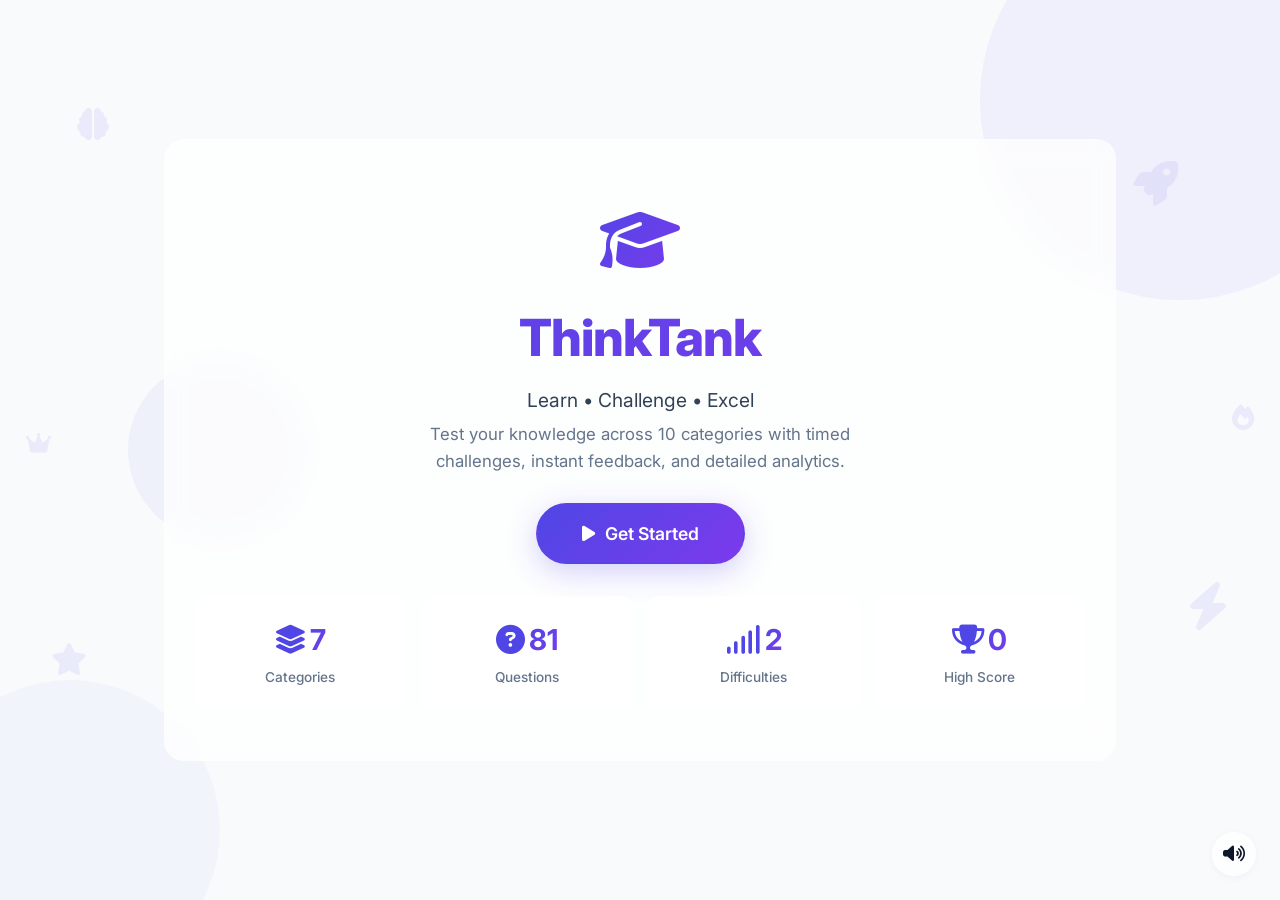
==== Quiz application.html @ 8e8af0b9 "Add files via upload" ====
<!DOCTYPE html>
<html lang="en">
<head>
    <meta charset="UTF-8" />
    <meta name="viewport" content="width=device-width, initial-scale=1.0" />
    <title>ThinkTank – Advanced Quiz</title>
    <link rel="preconnect" href="https://fonts.googleapis.com" />
    <link rel="preconnect" href="https://fonts.gstatic.com" crossorigin />
    <link href="https://fonts.googleapis.com/css2?family=Inter:opsz,wght@14..32,400;14..32,500;14..32,600;14..32,700;14..32,800&display=swap" rel="stylesheet" />
    <link rel="stylesheet" href="https://cdnjs.cloudflare.com/ajax/libs/font-awesome/6.5.0/css/all.min.css" />
    <style>
        /* ============================================
           ROOT VARIABLES – Professional Slate & Indigo Theme
           ============================================ */
        :root {
            --bg-primary: #f8fafc;
            --bg-secondary: #ffffff;
            --bg-glass: rgba(255, 255, 255, 0.72);
            --bg-glass-border: rgba(255, 255, 255, 0.25);
            --text-primary: #0f172a;
            --text-secondary: #334155;
            --text-muted: #64748b;
            --accent: #4f46e5;
            --accent-light: #818cf8;
            --accent-dark: #4338ca;
            --gradient: linear-gradient(135deg, #4f46e5, #7c3aed);
            --shadow: 0 10px 40px rgba(15, 23, 42, 0.08);
            --shadow-sm: 0 2px 10px rgba(15, 23, 42, 0.04);
            --radius: 20px;
            --radius-sm: 12px;
            --transition: 0.3s cubic-bezier(0.4, 0, 0.2, 1);
            --font: 'Inter', sans-serif;
            --correct: #0f9d58;
            --incorrect: #d93025;
            --warning: #f9ab00;
            --info: #4f46e5;
            --glass-blur: blur(12px);
            --card-bg: rgba(255, 255, 255, 0.75);
            --border-light: rgba(15, 23, 42, 0.06);
        }

        [data-theme="dark"] {
            --bg-primary: #0f172a;
            --bg-secondary: #1e293b;
            --bg-glass: rgba(30, 41, 59, 0.80);
            --bg-glass-border: rgba(255, 255, 255, 0.06);
            --text-primary: #f8fafc;
            --text-secondary: #cbd5e1;
            --text-muted: #94a3b8;
            --shadow: 0 10px 40px rgba(0, 0, 0, 0.4);
            --shadow-sm: 0 2px 10px rgba(0, 0, 0, 0.3);
            --card-bg: rgba(30, 41, 59, 0.80);
            --border-light: rgba(255, 255, 255, 0.04);
        }

        [data-theme="blue"] {
            --accent: #2563eb;
            --accent-light: #60a5fa;
            --accent-dark: #1d4ed8;
            --gradient: linear-gradient(135deg, #2563eb, #7c3aed);
        }

        [data-theme="purple"] {
            --accent: #7c3aed;
            --accent-light: #a78bfa;
            --accent-dark: #6d28d9;
            --gradient: linear-gradient(135deg, #7c3aed, #ec4899);
        }

        [data-theme="green"] {
            --accent: #059669;
            --accent-light: #34d399;
            --accent-dark: #047857;
            --gradient: linear-gradient(135deg, #059669, #3b82f6);
        }

        /* ============================================
           RESET & BASE
           ============================================ */
        *,
        *::before,
        *::after {
            margin: 0;
            padding: 0;
            box-sizing: border-box;
        }
        html {
            scroll-behavior: smooth;
        }
        body {
            font-family: var(--font);
            background: var(--bg-primary);
            color: var(--text-primary);
            min-height: 100vh;
            transition: background var(--transition), color var(--transition);
            overflow-x: hidden;
            line-height: 1.6;
        }
        ::selection {
            background: var(--accent);
            color: #fff;
        }
        a {
            text-decoration: none;
            color: inherit;
        }
        button {
            cursor: pointer;
            font-family: var(--font);
            border: none;
            outline: none;
        }
        input,
        select {
            font-family: var(--font);
            outline: none;
        }

        .container {
            max-width: 1200px;
            margin: 0 auto;
            padding: 0 24px;
        }
        .hidden {
            display: none !important;
        }
        .flex-center {
            display: flex;
            align-items: center;
            justify-content: center;
        }
        .flex-between {
            display: flex;
            align-items: center;
            justify-content: space-between;
        }
        .gap-8 {
            gap: 8px;
        }
        .gap-12 {
            gap: 12px;
        }
        .gap-16 {
            gap: 16px;
        }
        .gap-24 {
            gap: 24px;
        }
        .text-center {
            text-align: center;
        }

        /* scrollbar */
        ::-webkit-scrollbar {
            width: 5px;
        }
        ::-webkit-scrollbar-track {
            background: var(--bg-primary);
        }
        ::-webkit-scrollbar-thumb {
            background: var(--accent);
            border-radius: 10px;
        }

        /* ============================================
           ANIMATIONS
           ============================================ */
        @keyframes fadeInUp {
            from {
                opacity: 0;
                transform: translateY(40px);
            }
            to {
                opacity: 1;
                transform: translateY(0);
            }
        }
        @keyframes fadeIn {
            from {
                opacity: 0;
            }
            to {
                opacity: 1;
            }
        }
        @keyframes float {
            0%,
            100% {
                transform: translateY(0px);
            }
            50% {
                transform: translateY(-16px);
            }
        }
        @keyframes pulse {
            0%,
            100% {
                transform: scale(1);
            }
            50% {
                transform: scale(1.05);
            }
        }
        @keyframes spin {
            to {
                transform: rotate(360deg);
            }
        }
        @keyframes shake {
            0%,
            100% {
                transform: translateX(0);
            }
            25% {
                transform: translateX(-8px);
            }
            75% {
                transform: translateX(8px);
            }
        }
        @keyframes slideIn {
            from {
                opacity: 0;
                transform: translateX(30px);
            }
            to {
                opacity: 1;
                transform: translateX(0);
            }
        }
        @keyframes countPulse {
            0%,
            100% {
                transform: scale(1);
            }
            50% {
                transform: scale(1.08);
            }
        }
        .animate-fade-up {
            animation: fadeInUp 0.7s ease forwards;
        }
        .animate-fade {
            animation: fadeIn 0.5s ease forwards;
        }
        .animate-float {
            animation: float 4s ease-in-out infinite;
        }
        .animate-slide {
            animation: slideIn 0.4s ease forwards;
        }
        .delay-1 {
            animation-delay: 0.1s;
        }
        .delay-2 {
            animation-delay: 0.2s;
        }
        .delay-3 {
            animation-delay: 0.3s;
        }
        .delay-4 {
            animation-delay: 0.4s;
        }
        .delay-5 {
            animation-delay: 0.5s;
        }

        /* ============================================
           GLASSMORPHISM
           ============================================ */
        .glass {
            background: var(--bg-glass);
            backdrop-filter: var(--glass-blur);
            -webkit-backdrop-filter: var(--glass-blur);
            border: 1px solid var(--bg-glass-border);
            border-radius: var(--radius);
            box-shadow: var(--shadow-sm);
        }

        /* ============================================
           BUTTONS
           ============================================ */
        .btn {
            display: inline-flex;
            align-items: center;
            justify-content: center;
            gap: 10px;
            padding: 14px 32px;
            border-radius: 60px;
            font-weight: 600;
            font-size: 1rem;
            transition: all var(--transition);
            background: var(--bg-secondary);
            color: var(--text-primary);
            border: 2px solid transparent;
            position: relative;
        }
        .btn-primary {
            background: var(--gradient);
            color: #fff;
            box-shadow: 0 8px 30px rgba(79, 70, 229, 0.25);
        }
        .btn-primary:hover {
            transform: translateY(-3px);
            box-shadow: 0 12px 40px rgba(79, 70, 229, 0.35);
        }
        .btn-secondary {
            background: var(--bg-glass);
            border: 1px solid var(--bg-glass-border);
            color: var(--text-primary);
        }
        .btn-secondary:hover {
            background: var(--accent);
            color: #fff;
            border-color: var(--accent);
        }
        .btn-success {
            background: var(--correct);
            color: #fff;
        }
        .btn-danger {
            background: var(--incorrect);
            color: #fff;
        }
        .btn-warning {
            background: var(--warning);
            color: #fff;
        }
        .btn-outline {
            background: transparent;
            border: 2px solid var(--accent);
            color: var(--accent);
        }
        .btn-outline:hover {
            background: var(--accent);
            color: #fff;
        }
        .btn-sm {
            padding: 8px 18px;
            font-size: 0.85rem;
        }
        .btn-lg {
            padding: 18px 44px;
            font-size: 1.1rem;
        }
        .btn:disabled {
            opacity: 0.5;
            cursor: not-allowed;
            transform: none !important;
        }

        /* ============================================
           WELCOME SCREEN
           ============================================ */
        #welcome-screen {
            min-height: 100vh;
            display: flex;
            align-items: center;
            justify-content: center;
            padding: 40px 0;
            position: relative;
            overflow: hidden;
        }
        #welcome-screen .bg-shapes {
            position: absolute;
            inset: 0;
            pointer-events: none;
            overflow: hidden;
            z-index: 0;
        }
        #welcome-screen .bg-shapes span {
            position: absolute;
            border-radius: 50%;
            opacity: 0.05;
            background: var(--accent);
        }
        #welcome-screen .bg-shapes span:nth-child(1) {
            width: 400px;
            height: 400px;
            top: -100px;
            right: -100px;
            animation: float 8s ease-in-out infinite;
        }
        #welcome-screen .bg-shapes span:nth-child(2) {
            width: 300px;
            height: 300px;
            bottom: -80px;
            left: -80px;
            animation: float 10s ease-in-out infinite reverse;
            background: var(--accent-light);
        }
        #welcome-screen .bg-shapes span:nth-child(3) {
            width: 180px;
            height: 180px;
            top: 40%;
            left: 10%;
            animation: float 6s ease-in-out infinite 1s;
            background: var(--accent-dark);
        }
        .welcome-content {
            position: relative;
            z-index: 1;
            width: 100%;
            max-width: 1000px;
        }
        .welcome-hero {
            text-align: center;
            padding: 50px 30px;
            background: var(--card-bg);
            border-radius: var(--radius);
            backdrop-filter: var(--glass-blur);
            border: 1px solid var(--bg-glass-border);
        }
        .welcome-hero .logo {
            font-size: 4rem;
            background: var(--gradient);
            -webkit-background-clip: text;
            -webkit-text-fill-color: transparent;
            background-clip: text;
            margin-bottom: 4px;
            display: inline-block;
        }
        .welcome-hero h1 {
            font-size: 3.2rem;
            font-weight: 800;
            letter-spacing: -1px;
            background: var(--gradient);
            -webkit-background-clip: text;
            -webkit-text-fill-color: transparent;
            background-clip: text;
            margin-bottom: 6px;
        }
        .welcome-hero .tagline {
            font-size: 1.2rem;
            color: var(--text-secondary);
            margin-bottom: 6px;
        }
        .welcome-hero .desc {
            color: var(--text-muted);
            max-width: 500px;
            margin: 0 auto 28px;
            font-size: 1.05rem;
        }
        .info-grid {
            display: grid;
            grid-template-columns: repeat(auto-fit, minmax(160px, 1fr));
            gap: 16px;
            margin-top: 32px;
        }
        .info-card {
            padding: 20px 16px;
            text-align: center;
            background: var(--card-bg);
            border-radius: var(--radius-sm);
            backdrop-filter: var(--glass-blur);
            border: 1px solid var(--bg-glass-border);
            transition: all 0.4s cubic-bezier(0.34, 1.56, 0.64, 1);
            position: relative;
            overflow: hidden;
            cursor: default;
        }
        .info-card::before {
            content: '';
            position: absolute;
            top: 0;
            left: 0;
            right: 0;
            bottom: 0;
            background: var(--gradient);
            opacity: 0;
            transition: opacity 0.4s ease;
            z-index: 0;
            border-radius: var(--radius-sm);
        }
        .info-card:hover::before {
            opacity: 0.06;
        }
        .info-card>* {
            position: relative;
            z-index: 1;
        }
        .info-card:hover {
            transform: translateY(-10px) scale(1.03);
            border-color: var(--accent);
            box-shadow: 0 20px 60px rgba(79, 70, 229, 0.15);
            background: var(--bg-glass);
        }
        .info-card .icon {
            font-size: 1.8rem;
            color: var(--accent);
            margin-bottom: 4px;
            display: inline-block;
            transition: transform 0.4s cubic-bezier(0.34, 1.56, 0.64, 1);
        }
        .info-card:hover .icon {
            animation: float 1.5s ease-in-out infinite;
            color: var(--accent-dark);
        }
        .info-card .number {
            font-size: 1.8rem;
            font-weight: 700;
            transition: all 0.4s ease;
            display: inline-block;
            background: var(--gradient);
            -webkit-background-clip: text;
            -webkit-text-fill-color: transparent;
            background-clip: text;
        }
        .info-card:hover .number {
            transform: scale(1.1);
            animation: countPulse 1s ease-in-out infinite;
        }
        .info-card .label {
            font-size: 0.85rem;
            color: var(--text-muted);
            font-weight: 500;
        }
        .floating-icons {
            position: absolute;
            inset: 0;
            pointer-events: none;
            z-index: 0;
        }
        .floating-icons i {
            position: absolute;
            font-size: 2rem;
            color: var(--accent);
            opacity: 0.08;
            animation: float 6s ease-in-out infinite;
        }
        .floating-icons i:nth-child(1) {
            top: 12%;
            left: 6%;
            animation-delay: 0s;
        }
        .floating-icons i:nth-child(2) {
            top: 18%;
            right: 8%;
            animation-delay: 1.2s;
            font-size: 2.8rem;
        }
        .floating-icons i:nth-child(3) {
            bottom: 25%;
            left: 4%;
            animation-delay: 2.4s;
        }
        .floating-icons i:nth-child(4) {
            bottom: 30%;
            right: 4%;
            animation-delay: 0.6s;
            font-size: 3rem;
        }
        .floating-icons i:nth-child(5) {
            top: 48%;
            left: 2%;
            animation-delay: 1.8s;
            font-size: 1.4rem;
        }
        .floating-icons i:nth-child(6) {
            top: 45%;
            right: 2%;
            animation-delay: 3s;
            font-size: 1.6rem;
        }

        /* ============================================
           PROFILE SETUP
           ============================================ */
        #profile-screen {
            min-height: 100vh;
            display: flex;
            align-items: center;
            justify-content: center;
            padding: 40px 20px;
        }
        .profile-card {
            max-width: 560px;
            width: 100%;
            padding: 40px 36px;
            background: var(--card-bg);
            border-radius: var(--radius);
            backdrop-filter: var(--glass-blur);
            border: 1px solid var(--bg-glass-border);
            box-shadow: var(--shadow);
        }
        .profile-card h2 {
            font-size: 1.8rem;
            font-weight: 700;
            margin-bottom: 4px;
        }
        .profile-card .sub {
            color: var(--text-muted);
            margin-bottom: 24px;
            font-size: 0.95rem;
        }
        .form-group {
            margin-bottom: 18px;
        }
        .form-group label {
            display: block;
            font-weight: 600;
            font-size: 0.9rem;
            margin-bottom: 5px;
            color: var(--text-secondary);
        }
        .form-group input,
        .form-group select {
            width: 100%;
            padding: 12px 16px;
            border-radius: var(--radius-sm);
            border: 2px solid var(--bg-glass-border);
            background: var(--bg-secondary);
            color: var(--text-primary);
            font-size: 1rem;
            transition: border var(--transition);
        }
        .form-group input:focus,
        .form-group select:focus {
            border-color: var(--accent);
            box-shadow: 0 0 0 4px rgba(79, 70, 229, 0.10);
        }
        .avatar-grid {
            display: flex;
            gap: 10px;
            flex-wrap: wrap;
        }
        .avatar-option {
            width: 52px;
            height: 52px;
            border-radius: 50%;
            border: 3px solid transparent;
            cursor: pointer;
            transition: all var(--transition);
            display: flex;
            align-items: center;
            justify-content: center;
            font-size: 1.6rem;
            background: var(--bg-glass);
            position: relative;
        }
        .avatar-option:hover {
            transform: scale(1.08);
        }
        .avatar-option.active {
            border-color: var(--accent);
            box-shadow: 0 0 0 4px rgba(79, 70, 229, 0.15);
        }
        .avatar-option .check {
            position: absolute;
            bottom: -4px;
            right: -4px;
            background: var(--accent);
            color: #fff;
            border-radius: 50%;
            width: 18px;
            height: 18px;
            font-size: 0.5rem;
            display: flex;
            align-items: center;
            justify-content: center;
        }
        .theme-options {
            display: flex;
            gap: 8px;
            flex-wrap: wrap;
        }
        .theme-option {
            padding: 6px 16px;
            border-radius: 60px;
            border: 2px solid var(--bg-glass-border);
            background: var(--bg-secondary);
            color: var(--text-primary);
            font-weight: 500;
            font-size: 0.8rem;
            transition: all var(--transition);
            cursor: pointer;
        }
        .theme-option:hover {
            transform: scale(1.04);
        }
        .theme-option.active {
            border-color: var(--accent);
            background: var(--accent);
            color: #fff;
        }
        .profile-start-btn {
            width: 100%;
            margin-top: 8px;
        }

        /* ============================================
           CATEGORY DASHBOARD
           ============================================ */
        #category-screen {
            padding: 40px 0 60px;
            min-height: 100vh;
        }
        .category-header {
            display: flex;
            align-items: center;
            justify-content: space-between;
            flex-wrap: wrap;
            gap: 16px;
            margin-bottom: 32px;
        }
        .category-header .greeting {
            font-size: 1.6rem;
            font-weight: 700;
        }
        .category-header .greeting span {
            background: var(--gradient);
            -webkit-background-clip: text;
            -webkit-text-fill-color: transparent;
            background-clip: text;
        }
        .category-header .user-badge {
            display: flex;
            align-items: center;
            gap: 12px;
            padding: 8px 16px 8px 8px;
            border-radius: 60px;
            background: var(--card-bg);
            border: 1px solid var(--bg-glass-border);
        }
        .category-header .user-badge .avatar {
            width: 40px;
            height: 40px;
            border-radius: 50%;
            display: flex;
            align-items: center;
            justify-content: center;
            font-size: 1.4rem;
            background: var(--accent);
            color: #fff;
        }
        .category-grid {
            display: grid;
            grid-template-columns: repeat(auto-fill, minmax(250px, 1fr));
            gap: 20px;
        }
        .category-card {
            padding: 24px 20px;
            background: var(--card-bg);
            border-radius: var(--radius);
            backdrop-filter: var(--glass-blur);
            border: 1px solid var(--bg-glass-border);
            transition: all var(--transition);
            cursor: pointer;
            position: relative;
            overflow: hidden;
        }
        .category-card:hover {
            transform: translateY(-6px) scale(1.01);
            box-shadow: var(--shadow);
            border-color: var(--accent);
        }
        .category-card .cat-icon {
            font-size: 2.2rem;
            color: var(--accent);
            margin-bottom: 6px;
            display: block;
        }
        .category-card .cat-name {
            font-size: 1.1rem;
            font-weight: 700;
        }
        .category-card .cat-meta {
            display: flex;
            gap: 10px;
            flex-wrap: wrap;
            margin-top: 6px;
            font-size: 0.75rem;
            color: var(--text-muted);
        }
        .category-card .cat-meta .badge {
            padding: 2px 12px;
            border-radius: 60px;
            font-weight: 600;
            font-size: 0.65rem;
            text-transform: uppercase;
        }
        .badge-easy {
            background: #d1fae5;
            color: #065f46;
        }
        .badge-medium {
            background: #fef3c7;
            color: #92400e;
        }
        .badge-hard {
            background: #fee2e2;
            color: #991b1b;
        }
        .category-card .completion {
            margin-top: 10px;
            font-size: 0.75rem;
            color: var(--text-muted);
        }
        .category-card .completion .bar {
            height: 4px;
            background: var(--bg-glass-border);
            border-radius: 10px;
            overflow: hidden;
            margin-top: 4px;
        }
        .category-card .completion .bar .fill {
            height: 100%;
            background: var(--gradient);
            border-radius: 10px;
            transition: width 0.6s ease;
        }
        .category-card .best-score {
            position: absolute;
            top: 14px;
            right: 14px;
            font-size: 0.7rem;
            color: var(--text-muted);
            background: var(--bg-glass);
            padding: 4px 12px;
            border-radius: 60px;
        }

        /* ============================================
           QUIZ INTERFACE
           ============================================ */
        #quiz-screen {
            padding: 20px 0 40px;
            min-height: 100vh;
        }
        .quiz-header {
            display: flex;
            flex-wrap: wrap;
            align-items: center;
            justify-content: space-between;
            gap: 12px;
            padding: 14px 24px;
            background: var(--card-bg);
            border-radius: var(--radius);
            backdrop-filter: var(--glass-blur);
            border: 1px solid var(--bg-glass-border);
            margin-bottom: 24px;
        }
        .quiz-header .user-info {
            display: flex;
            align-items: center;
            gap: 10px;
        }
        .quiz-header .user-info .avatar-sm {
            width: 34px;
            height: 34px;
            border-radius: 50%;
            display: flex;
            align-items: center;
            justify-content: center;
            font-size: 1.1rem;
            background: var(--accent);
            color: #fff;
        }
        .quiz-header .quiz-meta {
            display: flex;
            align-items: center;
            gap: 16px;
            flex-wrap: wrap;
            font-size: 0.85rem;
        }
        .quiz-header .quiz-meta .meta-item {
            display: flex;
            align-items: center;
            gap: 5px;
            color: var(--text-secondary);
        }
        .quiz-header .quiz-meta .meta-item i {
            color: var(--accent);
        }

        .quiz-main {
            display: grid;
            grid-template-columns: 1fr 260px;
            gap: 24px;
        }
        .quiz-main .question-area {
            background: var(--card-bg);
            border-radius: var(--radius);
            backdrop-filter: var(--glass-blur);
            border: 1px solid var(--bg-glass-border);
            padding: 28px 24px;
        }
        .question-area .q-header {
            display: flex;
            justify-content: space-between;
            align-items: flex-start;
            flex-wrap: wrap;
            gap: 10px;
            margin-bottom: 14px;
        }
        .question-area .q-header .q-number {
            font-weight: 700;
            font-size: 0.85rem;
            color: var(--accent);
            background: rgba(79, 70, 229, 0.08);
            padding: 4px 14px;
            border-radius: 60px;
        }
        .question-area .q-header .q-tags {
            display: flex;
            gap: 6px;
            flex-wrap: wrap;
        }
        .question-area .q-header .q-tags span {
            font-size: 0.65rem;
            padding: 2px 12px;
            border-radius: 60px;
            font-weight: 600;
            text-transform: uppercase;
        }
        .question-area .question-text {
            font-size: 1.25rem;
            font-weight: 600;
            line-height: 1.5;
            margin-bottom: 20px;
        }
        .options-grid {
            display: grid;
            grid-template-columns: 1fr 1fr;
            gap: 10px;
        }
        .option-btn {
            padding: 12px 16px;
            border-radius: var(--radius-sm);
            border: 2px solid var(--bg-glass-border);
            background: var(--bg-secondary);
            color: var(--text-primary);
            font-size: 0.95rem;
            text-align: left;
            transition: all 0.2s ease;
            display: flex;
            align-items: center;
            gap: 10px;
            position: relative;
        }
        .option-btn:hover:not(.disabled) {
            border-color: var(--accent);
            transform: translateX(4px);
        }
        .option-btn .letter {
            width: 30px;
            height: 30px;
            border-radius: 50%;
            background: var(--bg-glass);
            display: flex;
            align-items: center;
            justify-content: center;
            font-weight: 700;
            font-size: 0.8rem;
            flex-shrink: 0;
            color: var(--text-secondary);
        }
        .option-btn.selected {
            border-color: var(--accent);
            background: rgba(79, 70, 229, 0.06);
        }
        .option-btn.correct {
            border-color: var(--correct);
            background: rgba(15, 157, 88, 0.10);
        }
        .option-btn.correct .letter {
            background: var(--correct);
            color: #fff;
        }
        .option-btn.incorrect {
            border-color: var(--incorrect);
            background: rgba(217, 48, 37, 0.10);
        }
        .option-btn.incorrect .letter {
            background: var(--incorrect);
            color: #fff;
        }
        .option-btn.disabled {
            cursor: default;
            opacity: 0.7;
        }
        .option-btn .check-icon {
            margin-left: auto;
            font-size: 1rem;
        }

        .explanation-panel {
            margin-top: 18px;
            padding: 16px 18px;
            border-radius: var(--radius-sm);
            background: var(--bg-glass);
            border-left: 4px solid var(--accent);
            display: none;
            animation: fadeIn 0.4s ease;
        }
        .explanation-panel.show {
            display: block;
        }
        .explanation-panel .exp-title {
            font-weight: 700;
            font-size: 0.85rem;
            color: var(--accent);
            margin-bottom: 4px;
        }
        .explanation-panel .exp-text {
            color: var(--text-secondary);
            font-size: 0.9rem;
        }
        .explanation-panel .exp-fact {
            margin-top: 4px;
            font-size: 0.8rem;
            color: var(--text-muted);
            font-style: italic;
        }

        .quiz-nav {
            display: flex;
            flex-wrap: wrap;
            gap: 8px;
            margin-top: 20px;
            padding-top: 16px;
            border-top: 1px solid var(--bg-glass-border);
        }
        .quiz-nav .spacer {
            flex: 1;
        }

        /* Sidebar */
        .quiz-sidebar {
            display: flex;
            flex-direction: column;
            gap: 16px;
        }
        .timer-card {
            background: var(--card-bg);
            border-radius: var(--radius);
            padding: 20px 16px;
            text-align: center;
            backdrop-filter: var(--glass-blur);
            border: 1px solid var(--bg-glass-border);
        }
        .timer-card .timer-ring {
            position: relative;
            width: 100px;
            height: 100px;
            margin: 0 auto 8px;
        }
        .timer-card .timer-ring svg {
            transform: rotate(-90deg);
            width: 100px;
            height: 100px;
        }
        .timer-card .timer-ring .bg-circle {
            fill: none;
            stroke: var(--bg-glass-border);
            stroke-width: 5;
        }
        .timer-card .timer-ring .progress-circle {
            fill: none;
            stroke: var(--correct);
            stroke-width: 5;
            stroke-linecap: round;
            transition: stroke-dashoffset 0.5s ease, stroke 0.3s ease;
        }
        .timer-card .timer-ring .timer-text {
            position: absolute;
            inset: 0;
            display: flex;
            align-items: center;
            justify-content: center;
            font-size: 1.8rem;
            font-weight: 700;
        }
        .timer-card .timer-label {
            color: var(--text-muted);
            font-size: 0.8rem;
        }

        .progress-card {
            background: var(--card-bg);
            border-radius: var(--radius);
            padding: 16px 18px;
            backdrop-filter: var(--glass-blur);
            border: 1px solid var(--bg-glass-border);
        }
        .progress-card .progress-stats {
            display: flex;
            justify-content: space-between;
            font-size: 0.8rem;
            color: var(--text-secondary);
            margin-bottom: 4px;
        }
        .progress-card .progress-bar {
            height: 5px;
            background: var(--bg-glass-border);
            border-radius: 10px;
            overflow: hidden;
        }
        .progress-card .progress-bar .fill {
            height: 100%;
            background: var(--gradient);
            border-radius: 10px;
            transition: width 0.6s ease;
        }
        .progress-card .progress-detail {
            margin-top: 8px;
            display: flex;
            gap: 12px;
            flex-wrap: wrap;
            font-size: 0.75rem;
            color: var(--text-muted);
        }

        .bookmark-list {
            background: var(--card-bg);
            border-radius: var(--radius);
            padding: 14px 16px;
            backdrop-filter: var(--glass-blur);
            border: 1px solid var(--bg-glass-border);
            max-height: 180px;
            overflow-y: auto;
        }
        .bookmark-list h4 {
            font-size: 0.85rem;
            margin-bottom: 6px;
            color: var(--text-secondary);
        }
        .bookmark-list .bookmark-item {
            display: flex;
            justify-content: space-between;
            align-items: center;
            padding: 5px 0;
            border-bottom: 1px solid var(--bg-glass-border);
            font-size: 0.8rem;
        }
        .bookmark-list .bookmark-item .b-num {
            font-weight: 600;
            color: var(--accent);
        }

        /* ============================================
           RESULTS
           ============================================ */
        #results-screen {
            padding: 40px 0 60px;
            min-height: 100vh;
        }
        .results-grid {
            display: grid;
            grid-template-columns: 1fr 1fr;
            gap: 20px;
        }
        .results-grid .stat-card {
            background: var(--card-bg);
            border-radius: var(--radius);
            padding: 20px;
            backdrop-filter: var(--glass-blur);
            border: 1px solid var(--bg-glass-border);
            text-align: center;
        }
        .stat-card .stat-number {
            font-size: 2.2rem;
            font-weight: 800;
            background: var(--gradient);
            -webkit-background-clip: text;
            -webkit-text-fill-color: transparent;
            background-clip: text;
        }
        .stat-card .stat-label {
            color: var(--text-muted);
            font-size: 0.85rem;
        }
        .stat-card .stat-icon {
            font-size: 1.8rem;
            color: var(--accent);
            margin-bottom: 2px;
        }
        .results-chart {
            grid-column: 1 / -1;
            background: var(--card-bg);
            border-radius: var(--radius);
            padding: 20px;
            backdrop-filter: var(--glass-blur);
            border: 1px solid var(--bg-glass-border);
        }
        .results-chart .chart-bars {
            display: flex;
            justify-content: center;
            align-items: flex-end;
            gap: 32px;
            height: 140px;
            padding-top: 16px;
        }
        .results-chart .chart-bars .bar-item {
            display: flex;
            flex-direction: column;
            align-items: center;
            gap: 4px;
        }
        .results-chart .chart-bars .bar-item .bar {
            width: 40px;
            border-radius: 6px 6px 0 0;
            transition: height 0.8s ease;
            min-height: 4px;
        }
        .results-chart .chart-bars .bar-item .bar.correct-bar {
            background: var(--correct);
        }
        .results-chart .chart-bars .bar-item .bar.incorrect-bar {
            background: var(--incorrect);
        }
        .results-chart .chart-bars .bar-item .bar.skipped-bar {
            background: var(--warning);
        }
        .results-chart .chart-bars .bar-item .bar-label {
            font-size: 0.7rem;
            color: var(--text-muted);
        }
        .performance-msg {
            grid-column: 1 / -1;
            padding: 20px;
            border-radius: var(--radius);
            text-align: center;
            font-size: 1.1rem;
            font-weight: 700;
            background: var(--card-bg);
            border: 2px solid var(--accent);
        }
        .achievements-grid {
            grid-column: 1 / -1;
            display: flex;
            flex-wrap: wrap;
            gap: 10px;
            justify-content: center;
        }
        .achievement-badge {
            padding: 6px 18px;
            border-radius: 60px;
            background: var(--bg-glass);
            border: 1px solid var(--bg-glass-border);
            font-weight: 600;
            font-size: 0.8rem;
            display: flex;
            align-items: center;
            gap: 6px;
        }
        .achievement-badge i {
            color: var(--warning);
        }

        /* Category selector on results */
        .category-selector {
            display: flex;
            flex-wrap: wrap;
            gap: 12px;
            align-items: center;
            justify-content: center;
            margin-bottom: 16px;
            padding: 16px 20px;
            background: var(--card-bg);
            border-radius: var(--radius);
            backdrop-filter: var(--glass-blur);
            border: 1px solid var(--bg-glass-border);
        }
        .category-selector select {
            padding: 10px 16px;
            border-radius: var(--radius-sm);
            border: 2px solid var(--bg-glass-border);
            background: var(--bg-secondary);
            color: var(--text-primary);
            font-size: 0.95rem;
            min-width: 180px;
        }
        .category-selector select:focus {
            border-color: var(--accent);
        }

        /* ============================================
           REVIEW
           ============================================ */
        #review-screen {
            padding: 40px 0 60px;
            min-height: 100vh;
        }
        .review-filters {
            display: flex;
            gap: 8px;
            flex-wrap: wrap;
            margin-bottom: 16px;
        }
        .review-filters .filter-btn {
            padding: 6px 18px;
            border-radius: 60px;
            border: 2px solid var(--bg-glass-border);
            background: transparent;
            color: var(--text-secondary);
            font-weight: 500;
            transition: all var(--transition);
        }
        .review-filters .filter-btn.active {
            border-color: var(--accent);
            background: var(--accent);
            color: #fff;
        }
        .review-item {
            background: var(--card-bg);
            border-radius: var(--radius-sm);
            padding: 16px 18px;
            margin-bottom: 10px;
            border-left: 4px solid var(--bg-glass-border);
            backdrop-filter: var(--glass-blur);
            border: 1px solid var(--bg-glass-border);
        }
        .review-item .r-q {
            font-weight: 600;
            margin-bottom: 2px;
        }
        .review-item .r-answers {
            font-size: 0.85rem;
            color: var(--text-secondary);
        }
        .review-item .r-answers .r-correct {
            color: var(--correct);
            font-weight: 600;
        }
        .review-item .r-answers .r-wrong {
            color: var(--incorrect);
            font-weight: 600;
        }
        .review-item .r-answers .r-skipped {
            color: var(--warning);
            font-weight: 600;
        }
        .review-item .r-exp {
            margin-top: 4px;
            font-size: 0.8rem;
            color: var(--text-muted);
            font-style: italic;
        }

        /* ============================================
           LEADERBOARD
           ============================================ */
        #leaderboard-screen {
            padding: 40px 0 60px;
            min-height: 100vh;
        }
        .leaderboard-table {
            width: 100%;
            border-collapse: collapse;
            background: var(--card-bg);
            border-radius: var(--radius);
            overflow: hidden;
            backdrop-filter: var(--glass-blur);
            border: 1px solid var(--bg-glass-border);
        }
        .leaderboard-table th {
            background: var(--accent);
            color: #fff;
            padding: 12px 16px;
            text-align: left;
            font-weight: 600;
        }
        .leaderboard-table td {
            padding: 10px 16px;
            border-bottom: 1px solid var(--bg-glass-border);
            color: var(--text-secondary);
            vertical-align: middle;
        }
        .leaderboard-table tr:hover td {
            background: rgba(79, 70, 229, 0.04);
        }
        .leaderboard-table .rank {
            font-weight: 700;
            color: var(--accent);
        }
        .leaderboard-table .delete-btn {
            background: transparent;
            color: var(--incorrect);
            border: none;
            padding: 4px 8px;
            font-size: 1rem;
            transition: transform 0.2s;
            cursor: pointer;
        }
        .leaderboard-table .delete-btn:hover {
            transform: scale(1.2);
        }
        .leaderboard-actions {
            display: flex;
            gap: 12px;
            flex-wrap: wrap;
            margin-bottom: 16px;
            align-items: center;
        }

        /* ============================================
           CONFETTI CANVAS
           ============================================ */
        #confetti-canvas {
            position: fixed;
            top: 0;
            left: 0;
            width: 100%;
            height: 100%;
            pointer-events: none;
            z-index: 9999;
        }

        /* ============================================
           LOADER
           ============================================ */
        .loader-overlay {
            position: fixed;
            inset: 0;
            background: var(--bg-primary);
            display: flex;
            align-items: center;
            justify-content: center;
            z-index: 10000;
            transition: opacity 0.5s ease;
        }
        .loader-overlay.hide {
            opacity: 0;
            pointer-events: none;
        }
        .loader-spinner {
            width: 48px;
            height: 48px;
            border-radius: 50%;
            border: 5px solid var(--bg-glass-border);
            border-top-color: var(--accent);
            animation: spin 0.8s linear infinite;
        }

        /* ============================================
           SOUND TOGGLE
           ============================================ */
        .sound-toggle {
            position: fixed;
            bottom: 24px;
            right: 24px;
            z-index: 1000;
            width: 44px;
            height: 44px;
            border-radius: 50%;
            background: var(--card-bg);
            backdrop-filter: var(--glass-blur);
            border: 1px solid var(--bg-glass-border);
            display: flex;
            align-items: center;
            justify-content: center;
            font-size: 1.1rem;
            color: var(--text-primary);
            transition: all var(--transition);
            box-shadow: var(--shadow-sm);
        }
        .sound-toggle:hover {
            transform: scale(1.08);
        }

        /* ============================================
           RESPONSIVE
           ============================================ */
        @media (max-width: 1024px) {
            .quiz-main {
                grid-template-columns: 1fr;
            }
            .results-grid {
                grid-template-columns: 1fr 1fr;
            }
        }
        @media (max-width: 768px) {
            .welcome-hero h1 {
                font-size: 2.2rem;
            }
            .welcome-hero .logo {
                font-size: 3rem;
            }
            .info-grid {
                grid-template-columns: 1fr 1fr;
            }
            .category-grid {
                grid-template-columns: 1fr 1fr;
            }
            .options-grid {
                grid-template-columns: 1fr;
            }
            .results-grid {
                grid-template-columns: 1fr;
            }
            .quiz-header {
                flex-direction: column;
                align-items: stretch;
            }
            .quiz-header .quiz-meta {
                justify-content: space-between;
            }
            .profile-card {
                padding: 28px 20px;
            }
            .results-chart .chart-bars {
                gap: 16px;
                height: 100px;
            }
            .results-chart .chart-bars .bar-item .bar {
                width: 28px;
            }
            .category-selector {
                flex-direction: column;
                align-items: stretch;
            }
            .category-selector select {
                width: 100%;
            }
        }
        @media (max-width: 480px) {
            .welcome-hero h1 {
                font-size: 1.8rem;
            }
            .info-grid {
                grid-template-columns: 1fr 1fr;
                gap: 10px;
            }
            .info-card {
                padding: 14px 10px;
            }
            .info-card .number {
                font-size: 1.3rem;
            }
            .category-grid {
                grid-template-columns: 1fr;
            }
            .category-header {
                flex-direction: column;
                align-items: stretch;
            }
            .quiz-header .quiz-meta {
                font-size: 0.75rem;
                gap: 8px;
            }
            .question-area .question-text {
                font-size: 1.05rem;
            }
            .btn {
                padding: 10px 18px;
                font-size: 0.85rem;
            }
            .timer-card .timer-ring {
                width: 80px;
                height: 80px;
            }
            .timer-card .timer-ring svg {
                width: 80px;
                height: 80px;
            }
            .timer-card .timer-ring .timer-text {
                font-size: 1.4rem;
            }
            .floating-icons {
                display: none;
            }
            .profile-card {
                padding: 18px 14px;
            }
            .avatar-option {
                width: 40px;
                height: 40px;
                font-size: 1.2rem;
            }
            .quiz-main .question-area {
                padding: 18px 14px;
            }
            .quiz-nav .spacer {
                display: none;
            }
            .quiz-nav {
                justify-content: center;
            }
            .results-grid .stat-card {
                padding: 14px;
            }
            .stat-card .stat-number {
                font-size: 1.8rem;
            }
        }

        /* ============================================
           HIGH CONTRAST
           ============================================ */
        [data-contrast="high"] {
            --bg-primary: #000;
            --bg-secondary: #1a1a1a;
            --bg-glass: rgba(0, 0, 0, 0.85);
            --text-primary: #fff;
            --text-secondary: #ddd;
            --text-muted: #aaa;
            --card-bg: rgba(0, 0, 0, 0.80);
            --bg-glass-border: rgba(255, 255, 255, 0.15);
            --accent: #ffcc00;
            --accent-light: #ffdd44;
            --accent-dark: #e6b800;
            --gradient: linear-gradient(135deg, #ffcc00, #ff8800);
        }
        [data-contrast="high"] .badge-easy {
            background: #1a3a2a;
            color: #8fdfb0;
        }
        [data-contrast="high"] .badge-medium {
            background: #3a2a0a;
            color: #ffcc44;
        }
        [data-contrast="high"] .badge-hard {
            background: #3a0a0a;
            color: #ff6666;
        }
    </style>
</head>
<body>

    <!-- LOADER -->
    <div class="loader-overlay" id="loader">
        <div class="loader-spinner"></div>
    </div>

    <!-- CONFETTI CANVAS -->
    <canvas id="confetti-canvas"></canvas>

    <!-- SOUND TOGGLE -->
    <button class="sound-toggle" id="soundToggle" aria-label="Toggle sound">
        <i class="fas fa-volume-up"></i>
    </button>

    <!-- ============================================
    WELCOME SCREEN
    ============================================ -->
    <section id="welcome-screen" role="main" aria-label="Welcome">
        <div class="bg-shapes">
            <span></span><span></span><span></span>
        </div>
        <div class="floating-icons">
            <i class="fas fa-brain"></i>
            <i class="fas fa-rocket"></i>
            <i class="fas fa-star"></i>
            <i class="fas fa-bolt"></i>
            <i class="fas fa-crown"></i>
            <i class="fas fa-fire"></i>
        </div>
        <div class="container welcome-content">
            <div class="welcome-hero">
                <div class="logo"><i class="fas fa-graduation-cap"></i></div>
                <h1>ThinkTank</h1>
                <p class="tagline">Learn • Challenge • Excel</p>
                <p class="desc">
                    Test your knowledge across 10 categories with timed challenges,
                    instant feedback, and detailed analytics.
                </p>
                <button class="btn btn-primary btn-lg cta-btn animate-float" id="getStartedBtn">
                    <i class="fas fa-play"></i> Get Started
                </button>
                <div class="info-grid">
                    <div class="info-card animate-fade-up delay-1">
                        <div class="icon"><i class="fas fa-layer-group"></i></div>
                        <div class="number" id="infoCategories" data-target="10">0</div>
                        <div class="label">Categories</div>
                    </div>
                    <div class="info-card animate-fade-up delay-2">
                        <div class="icon"><i class="fas fa-question-circle"></i></div>
                        <div class="number" id="infoQuestions" data-target="104">0</div>
                        <div class="label">Questions</div>
                    </div>
                    <div class="info-card animate-fade-up delay-3">
                        <div class="icon"><i class="fas fa-signal"></i></div>
                        <div class="number" id="infoDifficulties" data-target="3">0</div>
                        <div class="label">Difficulties</div>
                    </div>
                    <div class="info-card animate-fade-up delay-4">
                        <div class="icon"><i class="fas fa-trophy"></i></div>
                        <div class="number" id="infoHighScore" data-target="91">0</div>
                        <div class="label">High Score</div>
                    </div>
                </div>
            </div>
        </div>
    </section>

    <!-- ============================================
    PROFILE SETUP
    ============================================ -->
    <section id="profile-screen" class="hidden" role="main" aria-label="Profile Setup">
        <div class="profile-card">
            <h2>👋 Welcome!</h2>
            <p class="sub">Set up your profile and start your quiz journey</p>

            <div class="form-group">
                <label for="playerName">Your Name</label>
                <input type="text" id="playerName" placeholder="Enter your name..." maxlength="30" />
            </div>

            <div class="form-group">
                <label>Choose Avatar</label>
                <div class="avatar-grid" id="avatarGrid">
                    <div class="avatar-option active" data-avatar="🧑‍🎓"><span>🧑‍🎓</span></div>
                    <div class="avatar-option" data-avatar="👩‍💻"><span>👩‍💻</span></div>
                    <div class="avatar-option" data-avatar="🧑‍🔬"><span>🧑‍🔬</span></div>
                    <div class="avatar-option" data-avatar="👨‍🎤"><span>👨‍🎤</span></div>
                    <div class="avatar-option" data-avatar="🧙‍♂️"><span>🧙‍♂️</span></div>
                    <div class="avatar-option" data-avatar="🦸‍♀️"><span>🦸‍♀️</span></div>
                    <div class="avatar-option" data-avatar="🤖"><span>🤖</span></div>
                    <div class="avatar-option" data-avatar="🐱"><span>🐱</span></div>
                </div>
            </div>

            <div class="form-group">
                <label>Theme</label>
                <div class="theme-options" id="themeOptions">
                    <div class="theme-option active" data-theme="light">☀️ Light</div>
                    <div class="theme-option" data-theme="dark">🌙 Dark</div>
                    <div class="theme-option" data-theme="blue">🔵 Blue</div>
                    <div class="theme-option" data-theme="purple">🟣 Purple</div>
                    <div class="theme-option" data-theme="green">🟢 Green</div>
                </div>
            </div>

            <div class="form-group">
                <label for="categorySelect">Quiz Category</label>
                <select id="categorySelect"></select>
            </div>

            <div class="form-group">
                <label for="difficultySelect">Difficulty Level</label>
                <select id="difficultySelect">
                    <option value="Easy">🟢 Easy</option>
                    <option value="Medium" selected>🟡 Medium</option>
                    <option value="Hard">🔴 Hard</option>
                </select>
            </div>

            <button class="btn btn-primary profile-start-btn" id="startQuizBtn">
                <i class="fas fa-flag-checkered"></i> Start Quiz
            </button>
        </div>
    </section>

    <!-- ============================================
    CATEGORY DASHBOARD
    ============================================ -->
    <section id="category-screen" class="hidden" role="main" aria-label="Category Dashboard">
        <div class="container">
            <div class="category-header">
                <div class="greeting">👋 Hello, <span id="catGreetingName">Player</span></div>
                <div class="user-badge">
                    <div class="avatar" id="catAvatar">🧑‍🎓</div>
                    <span id="catBadgeName">Player</span>
                    <button class="btn btn-sm btn-secondary" id="catLogoutBtn">
                        <i class="fas fa-sign-out-alt"></i>
                    </button>
                </div>
            </div>
            <div class="category-grid" id="categoryGrid"></div>
        </div>
    </section>

    <!-- ============================================
    QUIZ SCREEN
    ============================================ -->
    <section id="quiz-screen" class="hidden" role="main" aria-label="Quiz">
        <div class="container">
            <div class="quiz-header">
                <div class="user-info">
                    <div class="avatar-sm" id="quizAvatar">🧑‍🎓</div>
                    <span id="quizUserName">Player</span>
                </div>
                <div class="quiz-meta">
                    <span class="meta-item"><i class="fas fa-tag"></i> <span id="quizCategory">Category</span></span>
                    <span class="meta-item"><i class="fas fa-signal"></i> <span id="quizDifficulty">Medium</span></span>
                    <span class="meta-item"><i class="fas fa-hashtag"></i> <span id="quizCurrentQ">1</span>/<span id="quizTotalQ">10</span></span>
                    <span class="meta-item"><i class="fas fa-star"></i> Score: <span id="quizScore">0</span></span>
                    <span class="meta-item"><i class="fas fa-clock"></i> <span id="quizTimerDisplay">20s</span></span>
                </div>
            </div>

            <div class="quiz-main">
                <div class="question-area">
                    <div class="q-header">
                        <span class="q-number" id="qNumberDisplay">Question 1 of 10</span>
                        <div class="q-tags">
                            <span class="badge badge-medium" id="qDifficultyBadge">Medium</span>
                            <span style="font-size:0.65rem;padding:2px 12px;border-radius:60px;font-weight:600;background:var(--bg-glass);color:var(--text-muted);" id="qCategoryBadge">Science</span>
                        </div>
                    </div>
                    <div class="question-text" id="questionText">Loading question...</div>

                    <div class="options-grid" id="optionsGrid"></div>

                    <div class="explanation-panel" id="explanationPanel">
                        <div class="exp-title"><i class="fas fa-lightbulb"></i> Explanation</div>
                        <div class="exp-text" id="explanationText">Explanation here.</div>
                        <div class="exp-fact" id="explanationFact"></div>
                    </div>

                    <div class="quiz-nav">
                        <button class="btn btn-secondary btn-sm" id="prevBtn"><i class="fas fa-chevron-left"></i> Prev</button>
                        <button class="btn btn-secondary btn-sm" id="nextBtn">Next <i class="fas fa-chevron-right"></i></button>
                        <button class="btn btn-warning btn-sm" id="skipBtn"><i class="fas fa-forward"></i> Skip</button>
                        <button class="btn btn-outline btn-sm" id="bookmarkBtn"><i class="fas fa-bookmark"></i> Bookmark</button>
                        <span class="spacer"></span>
                        <button class="btn btn-danger btn-sm" id="submitQuizBtn">
                            <i class="fas fa-check-circle"></i> Submit
                        </button>
                    </div>
                </div>

                <!-- Sidebar -->
                <div class="quiz-sidebar">
                    <div class="timer-card">
                        <div class="timer-ring">
                            <svg viewBox="0 0 100 100">
                                <circle class="bg-circle" cx="50" cy="50" r="42" />
                                <circle class="progress-circle" id="timerCircle" cx="50" cy="50" r="42"
                                stroke-dasharray="263.89" stroke-dashoffset="0" />
                            </svg>
                            <div class="timer-text" id="timerText">20</div>
                        </div>
                        <div class="timer-label">seconds remaining</div>
                    </div>

                    <div class="progress-card">
                        <div class="progress-stats">
                            <span>Progress</span>
                            <span id="progressPercent">0%</span>
                        </div>
                        <div class="progress-bar">
                            <div class="fill" id="progressFill" style="width:0%;"></div>
                        </div>
                        <div class="progress-detail">
                            <span>✅ <span id="progressCorrect">0</span></span>
                            <span>❌ <span id="progressIncorrect">0</span></span>
                            <span>⏭️ <span id="progressSkipped">0</span></span>
                            <span>📌 <span id="progressBookmarked">0</span></span>
                        </div>
                    </div>

                    <div class="bookmark-list" id="bookmarkList">
                        <h4>📌 Bookmarked</h4>
                        <div id="bookmarkItems"><span style="color:var(--text-muted);font-size:0.8rem;">No bookmarks</span></div>
                    </div>
                </div>
            </div>
        </div>
    </section>
    <section id="results-screen" class="hidden" role="main" aria-label="Results">
        <div class="container">
            <h2 style="font-size:2rem;font-weight:800;margin-bottom:4px;text-align:center;">🎉 Quiz Complete!</h2>
            <p style="text-align:center;color:var(--text-muted);margin-bottom:20px;" id="resultsSubtext">Here's how you performed.</p>
            <div class="results-grid" id="resultsGrid"></div>

            <!-- Category Selector -->
            <div class="category-selector">
                <label style="font-weight:600;color:var(--text-secondary);">New Quiz:</label>
                <select id="resultsCategorySelect"></select>
                <select id="resultsDifficultySelect">
                    <option value="Easy">🟢 Easy</option>
                    <option value="Medium" selected>🟡 Medium</option>
                    <option value="Hard">🔴 Hard</option>
                </select>
                <button class="btn btn-primary btn-sm" id="resultsStartQuizBtn">
                    <i class="fas fa-play"></i> Start
                </button>
            </div>

            <div style="display:flex;gap:10px;flex-wrap:wrap;justify-content:center;margin-top:20px;">
                <button class="btn btn-primary" id="reviewBtn"><i class="fas fa-list"></i> Review</button>
                <button class="btn btn-secondary" id="leaderboardBtn"><i class="fas fa-ranking-star"></i> Leaderboard</button>
                <button class="btn btn-secondary" id="retryBtn"><i class="fas fa-rotate-right"></i> Retry</button>
                <button class="btn btn-secondary" id="homeBtn"><i class="fas fa-home"></i> Home</button>
            </div>
        </div>
    </section>
    <section id="review-screen" class="hidden" role="main" aria-label="Review Answers">
        <div class="container">
            <div class="flex-between" style="flex-wrap:wrap;gap:10px;margin-bottom:14px;">
                <h2 style="font-size:1.6rem;font-weight:700;">📋 Review Answers</h2>
                <button class="btn btn-secondary btn-sm" id="reviewBackBtn"><i class="fas fa-arrow-left"></i> Back</button>
            </div>
            <div class="review-filters" id="reviewFilters">
                <button class="filter-btn active" data-filter="all">All</button>
                <button class="filter-btn" data-filter="correct">✅ Correct</button>
                <button class="filter-btn" data-filter="incorrect">❌ Incorrect</button>
                <button class="filter-btn" data-filter="skipped">⏭️ Skipped</button>
            </div>
            <div id="reviewList"></div>
        </div>
    </section>
    <section id="leaderboard-screen" class="hidden" role="main" aria-label="Leaderboard">
        <div class="container">
            <div class="flex-between" style="flex-wrap:wrap;gap:10px;margin-bottom:14px;">
                <h2 style="font-size:1.6rem;font-weight:700;">🏆 Leaderboard</h2>
                <button class="btn btn-secondary btn-sm" id="leaderboardBackBtn"><i class="fas fa-arrow-left"></i> Back</button>
            </div>
            <div class="leaderboard-actions">
                <button class="btn btn-danger btn-sm" id="clearLeaderboardBtn"><i class="fas fa-trash"></i> Clear All</button>
            </div>
            <div id="leaderboardContent">
                <table class="leaderboard-table">
                    <thead><tr><th>#</th><th>Player</th><th>Score</th><th>Category</th><th>Accuracy</th><th>Date</th><th></th></tr></thead>
                    <tbody id="leaderboardBody"></tbody>
                </table>
            </div>
        </div>
    </section>
    <script>
        const QUESTION_DB = [
            // General Knowledge
            { id: 1, category: "General Knowledge", difficulty: "Easy", question: "What is the capital of France?",
                options: ["London", "Paris", "Berlin", "Madrid"], answer: "Paris",
                explanation: "Paris is the capital of France, known as the City of Light." },
            { id: 2, category: "General Knowledge", difficulty: "Easy", question: "Which planet is known as the Red Planet?",
                options: ["Venus", "Mars", "Jupiter", "Saturn"], answer: "Mars",
                explanation: "Mars has a reddish appearance due to iron oxide." },
            { id: 3, category: "General Knowledge", difficulty: "Easy", question: "What is the largest ocean on Earth?",
                options: ["Atlantic", "Indian", "Arctic", "Pacific"], answer: "Pacific",
                explanation: "The Pacific Ocean is the largest and deepest." },
            { id: 4, category: "General Knowledge", difficulty: "Medium", question: "Who wrote 'Romeo and Juliet'?",
                options: ["Dickens", "Shakespeare", "Austen", "Twain"], answer: "Shakespeare",
                explanation: "Shakespeare wrote Romeo and Juliet around 1597." },
            { id: 5, category: "General Knowledge", difficulty: "Medium", question: "What is the chemical symbol for gold?",
                options: ["Au", "Ag", "Fe", "Cu"], answer: "Au",
                explanation: "Au comes from the Latin 'aurum' meaning gold." },
            { id: 6, category: "General Knowledge", difficulty: "Hard", question: "Which country has the most natural lakes?",
                options: ["USA", "Canada", "Russia", "Brazil"], answer: "Canada",
                explanation: "Canada has over 60% of the world's natural lakes." },

            // Science
            { id: 7, category: "Science", difficulty: "Easy", question: "What is H2O?",
                options: ["Hydrogen", "Water", "Oxygen", "Salt"], answer: "Water",
                explanation: "H2O is the chemical formula for water." },
            { id: 8, category: "Science", difficulty: "Easy", question: "What is the hardest natural substance?",
                options: ["Gold", "Iron", "Diamond", "Platinum"], answer: "Diamond",
                explanation: "Diamond is the hardest known natural material." },
            { id: 9, category: "Science", difficulty: "Medium", question: "What is the speed of light approximately?",
                options: ["300,000 km/s", "150,000 km/s", "500,000 km/s", "100,000 km/s"], answer: "300,000 km/s",
                explanation: "Light travels at about 299,792 km/s in vacuum." },
            { id: 10, category: "Science", difficulty: "Medium", question: "Which element is necessary for combustion?",
                options: ["Nitrogen", "Oxygen", "Carbon", "Hydrogen"], answer: "Oxygen",
                explanation: "Oxygen supports combustion and is required for fire." },
            { id: 11, category: "Science", difficulty: "Hard", question: "What is the study of fossils called?",
                options: ["Biology", "Paleontology", "Archaeology", "Geology"], answer: "Paleontology",
                explanation: "Paleontology is the study of ancient life through fossils." },

            // Technology
            { id: 12, category: "Technology", difficulty: "Easy", question: "What does CPU stand for?",
                options: ["Central Processing Unit", "Computer Personal Unit", "Core Process Unit", "Control Panel Unit"],
                answer: "Central Processing Unit", explanation: "CPU is the brain of the computer." },
            { id: 13, category: "Technology", difficulty: "Easy", question: "Which company developed Windows OS?",
                options: ["Apple", "Google", "Microsoft", "IBM"], answer: "Microsoft",
                explanation: "Microsoft developed the Windows operating system." },
            { id: 14, category: "Technology", difficulty: "Medium", question: "What is the smallest unit of digital data?",
                options: ["Byte", "Bit", "Kilobyte", "Megabyte"], answer: "Bit",
                explanation: "A bit is the smallest unit of data, 0 or 1." },
            { id: 15, category: "Technology", difficulty: "Medium", question: "What does HTML stand for?",
                options: ["Hyper Text Markup Language", "High Tech Modern Language", "Hyper Transfer Markup Language",
                    "Home Tool Markup Language"
                ], answer: "Hyper Text Markup Language",
                explanation: "HTML is the standard language for creating web pages." },
            { id: 16, category: "Technology", difficulty: "Hard", question: "Who was the first computer programmer?",
                options: ["Ada Lovelace", "Alan Turing", "Grace Hopper", "Charles Babbage"], answer: "Ada Lovelace",
                explanation: "Ada Lovelace is considered the first computer programmer." },

            // Mathematics
            { id: 17, category: "Mathematics", difficulty: "Easy", question: "What is 7 × 8?",
                options: ["54", "56", "58", "62"], answer: "56", explanation: "7 × 8 = 56." },
            { id: 18, category: "Mathematics", difficulty: "Easy", question: "What is the square root of 81?",
                options: ["7", "8", "9", "10"], answer: "9", explanation: "9 × 9 = 81." },
            { id: 19, category: "Mathematics", difficulty: "Medium", question: "What is π to two decimal places?",
                options: ["3.12", "3.14", "3.16", "3.18"], answer: "3.14",
                explanation: "Pi is approximately 3.14159, rounded to 3.14." },
            { id: 20, category: "Mathematics", difficulty: "Medium", question: "What is the sum of angles in a triangle?",
                options: ["90°", "180°", "270°", "360°"], answer: "180°",
                explanation: "Interior angles of a triangle sum to 180°." },
            { id: 21, category: "Mathematics", difficulty: "Hard", question: "What is the 8th Fibonacci number (0,1)?",
                options: ["13", "21", "8", "5"], answer: "21",
                explanation: "0,1,1,2,3,5,8,13,21 — the 8th is 21." },

            // Sports
            { id: 22, category: "Sports", difficulty: "Easy", question: "Which sport is 'the beautiful game'?",
                options: ["Basketball", "Football", "Tennis", "Cricket"], answer: "Football",
                explanation: "Football (soccer) is called 'the beautiful game'." },
            { id: 23, category: "Sports", difficulty: "Easy", question: "How many players in a cricket team?",
                options: ["9", "10", "11", "12"], answer: "11", explanation: "A cricket team has 11 players." },
            { id: 24, category: "Sports", difficulty: "Medium", question: "Which country has won the most FIFA World Cups?",
                options: ["Brazil", "Germany", "Italy", "Argentina"], answer: "Brazil",
                explanation: "Brazil has won 5 FIFA World Cups." },
            { id: 25, category: "Sports", difficulty: "Medium", question: "What is the longest-running annual sporting event?",
                options: ["The Olympics", "Wimbledon", "The Kentucky Derby", "The Tour de France"], answer: "Wimbledon",
                explanation: "Wimbledon has been held annually since 1877." },
            { id: 26, category: "Sports", difficulty: "Hard", question: "What is the weight of a standard golf ball?",
                options: ["42.67g", "45.93g", "48.77g", "50.23g"], answer: "45.93g",
                explanation: "A standard golf ball weighs 45.93 grams." },

            // History
            { id: 27, category: "History", difficulty: "Easy", question: "Who was the first US President?",
                options: ["John Adams", "Thomas Jefferson", "George Washington", "Benjamin Franklin"],
                answer: "George Washington", explanation: "George Washington served from 1789–1797." },
            { id: 28, category: "History", difficulty: "Easy", question: "What year did WWII end?",
                options: ["1944", "1945", "1946", "1947"], answer: "1945",
                explanation: "World War II ended in 1945." },
            { id: 29, category: "History", difficulty: "Medium", question: "Which empire built the Colosseum?",
                options: ["Greek", "Roman", "Egyptian", "Persian"], answer: "Roman",
                explanation: "The Colosseum was built by the Roman Empire." },
            { id: 30, category: "History", difficulty: "Medium", question: "Who was the first woman to fly solo across the Atlantic?",
                options: ["Amelia Earhart", "Harriet Quimby", "Bessie Coleman", "Jacqueline Cochran"],
                answer: "Amelia Earhart", explanation: "Amelia Earhart completed the flight in 1932." },
            { id: 31, category: "History", difficulty: "Hard", question: "In which year did the Berlin Wall fall?",
                options: ["1987", "1988", "1989", "1990"], answer: "1989",
                explanation: "The Berlin Wall fell on November 9, 1989." },

            // Geography
            { id: 32, category: "Geography", difficulty: "Easy", question: "What is the longest river in the world?",
                options: ["Amazon", "Nile", "Yangtze", "Mississippi"], answer: "Nile",
                explanation: "The Nile River is about 6,650 km long." },
            { id: 33, category: "Geography", difficulty: "Easy", question: "Which is the smallest country in the world?",
                options: ["Monaco", "Vatican City", "Liechtenstein", "San Marino"], answer: "Vatican City",
                explanation: "Vatican City is 0.44 km²." },
            { id: 34, category: "Geography", difficulty: "Medium", question: "Which is the largest desert in the world?",
                options: ["Sahara", "Gobi", "Kalahari", "Arabian"], answer: "Sahara",
                explanation: "The Sahara is the largest hot desert, ~9.2 million km²." },
            { id: 35, category: "Geography", difficulty: "Medium", question: "What is the capital of Australia?",
                options: ["Sydney", "Melbourne", "Canberra", "Brisbane"], answer: "Canberra",
                explanation: "Canberra is the capital city of Australia." },
            { id: 36, category: "Geography", difficulty: "Hard", question: "Which country has the most time zones?",
                options: ["Russia", "USA", "China", "France"], answer: "France",
                explanation: "France has 12 time zones including overseas territories." },

            // Computer Science
            { id: 37, category: "Computer Science", difficulty: "Easy", question: "What is the base of the binary system?",
                options: ["2", "8", "10", "16"], answer: "2", explanation: "Binary uses base 2." },
            { id: 38, category: "Computer Science", difficulty: "Easy", question: "What is an algorithm?",
                options: ["A type of computer", "A step-by-step procedure", "A programming language", "A data structure"],
                answer: "A step-by-step procedure", explanation: "An algorithm is a set of steps to solve a problem." },
            { id: 39, category: "Computer Science", difficulty: "Medium", question: "What does HTTP stand for?",
                options: ["Hyper Text Transfer Protocol", "High Tech Transfer Protocol", "Hyper Transfer Text Protocol",
                    "High Text Transfer Protocol"
                ], answer: "Hyper Text Transfer Protocol",
                explanation: "HTTP is the protocol for transferring web pages." },
            { id: 40, category: "Computer Science", difficulty: "Medium", question: "Which sorting algorithm is fastest in practice?",
                options: ["Bubble Sort", "Merge Sort", "Quick Sort", "Insertion Sort"], answer: "Quick Sort",
                explanation: "Quick Sort is often fastest due to cache efficiency." },
            { id: 41, category: "Computer Science", difficulty: "Hard", question: "What is the time complexity of binary search?",
                options: ["O(n)", "O(log n)", "O(n log n)", "O(1)"], answer: "O(log n)",
                explanation: "Binary search has O(log n) time complexity." },

            // Current Affairs
            { id: 42, category: "Current Affairs", difficulty: "Easy", question: "Which country is the most populous as of 2025?",
                options: ["China", "India", "USA", "Indonesia"], answer: "India",
                explanation: "India became the most populous in 2023." },
            { id: 43, category: "Current Affairs", difficulty: "Easy", question: "What is the name of the first AI chatbot?",
                options: ["ChatGPT", "ELIZA", "Siri", "Alexa"], answer: "ELIZA",
                explanation: "ELIZA was developed in the 1960s." },
            { id: 44, category: "Current Affairs", difficulty: "Medium",
                question: "Which company launched the first private spacecraft to ISS?",
                options: ["SpaceX", "Blue Origin", "Virgin Galactic", "Boeing"], answer: "SpaceX",
                explanation: "SpaceX's Dragon docked with ISS in 2012." },
            { id: 45, category: "Current Affairs", difficulty: "Medium", question: "What is the world's largest democracy?",
                options: ["USA", "India", "Indonesia", "Brazil"], answer: "India",
                explanation: "India is the world's largest democracy by population." },
            { id: 46, category: "Current Affairs", difficulty: "Hard", question: "Which country hosted the 2024 Summer Olympics?",
                options: ["Japan", "France", "USA", "UK"], answer: "France",
                explanation: "Paris, France hosted the 2024 Summer Olympics." },

            // English Grammar
            { id: 47, category: "English Grammar", difficulty: "Easy", question: "What is the past tense of 'go'?",
                options: ["Goed", "Gone", "Went", "Going"], answer: "Went", explanation: "'Went' is the past tense of 'go'." },
            { id: 48, category: "English Grammar", difficulty: "Easy", question: "Which is a pronoun?",
                options: ["Cat", "Run", "She", "Blue"], answer: "She", explanation: "'She' is a pronoun." },
            { id: 49, category: "English Grammar", difficulty: "Medium", question: "What is the plural of 'child'?",
                options: ["Childs", "Childes", "Children", "Childrens"], answer: "Children",
                explanation: "The plural of 'child' is 'children'." },
            { id: 50, category: "English Grammar", difficulty: "Medium", question: "Which sentence is in passive voice?",
                options: ["She ate the cake.", "The cake was eaten by her.", "She is eating cake.", "She will eat cake."],
                answer: "The cake was eaten by her.", explanation: "Passive voice has the object as the subject." },
            { id: 51, category: "English Grammar", difficulty: "Hard", question: "What is a 'gerund'?",
                options: ["A verb acting as a noun", "A verb acting as an adjective", "A noun acting as a verb",
                    "An adjective acting as a noun"
                ], answer: "A verb acting as a noun",
                explanation: "A gerund is a verb form ending in -ing that functions as a noun." },

            // More questions to reach 100+
            { id: 52, category: "General Knowledge", difficulty: "Medium", question: "What is the tallest mountain?",
                options: ["K2", "Everest", "Kilimanjaro", "Denali"], answer: "Everest",
                explanation: "Mount Everest is 8,848.86 meters." },
            { id: 53, category: "General Knowledge", difficulty: "Hard", question: "Who painted the Mona Lisa?",
                options: ["Michelangelo", "Leonardo da Vinci", "Raphael", "Donatello"], answer: "Leonardo da Vinci",
                explanation: "Leonardo da Vinci painted the Mona Lisa." },
            { id: 54, category: "Science", difficulty: "Hard", question: "What is the DNA of a cell called?",
                options: ["Genome", "Chromosome", "Gene", "Nucleotide"], answer: "Genome",
                explanation: "The genome is the complete set of DNA." },
            { id: 55, category: "Technology", difficulty: "Hard", question: "What is the main function of a router?",
                options: ["Amplify signals", "Route data between networks", "Store data", "Provide power"],
                answer: "Route data between networks", explanation: "A router directs data between networks." },
            { id: 56, category: "Mathematics", difficulty: "Hard", question: "What is the derivative of x²?",
                options: ["2x", "x", "2", "2x²"], answer: "2x", explanation: "The derivative of x² is 2x." },
            { id: 57, category: "Sports", difficulty: "Hard", question: "In which year were the first modern Olympics held?",
                options: ["1896", "1900", "1890", "1888"], answer: "1896",
                explanation: "The first modern Olympics were in Athens in 1896." },
            { id: 58, category: "History", difficulty: "Hard", question: "What was the first moon landing mission?",
                options: ["Apollo 11", "Apollo 13", "Gemini 7", "Mercury 3"], answer: "Apollo 11",
                explanation: "Apollo 11 landed on the moon on July 20, 1969." },
            { id: 59, category: "Geography", difficulty: "Hard", question: "What is the deepest point in the ocean?",
                options: ["Mariana Trench", "Puerto Rico Trench", "Java Trench", "Tonga Trench"], answer: "Mariana Trench",
                explanation: "The Mariana Trench is about 11,000 meters deep." },
            { id: 60, category: "Computer Science", difficulty: "Hard", question: "What does API stand for?",
                options: ["Application Programming Interface", "Advanced Programming Interface",
                    "Application Process Interface", "Automated Programming Interface"
                ], answer: "Application Programming Interface",
                explanation: "API is a set of protocols for building software." },
            { id: 61, category: "Current Affairs", difficulty: "Hard", question: "What is the official currency of the EU?",
                options: ["Euro", "Pound", "Dollar", "Franc"], answer: "Euro",
                explanation: "The Euro is the official currency of 20 EU countries." },
            { id: 62, category: "English Grammar", difficulty: "Hard", question: "What is the superlative of 'good'?",
                options: ["Gooder", "Better", "Best", "Most good"], answer: "Best",
                explanation: "The superlative of 'good' is 'best'." },

            // Extra fillers
            { id: 63, category: "General Knowledge", difficulty: "Easy", question: "What is the largest mammal?",
                options: ["Elephant", "Blue Whale", "Giraffe", "Hippopotamus"], answer: "Blue Whale",
                explanation: "The Blue Whale is the largest mammal." },
            { id: 64, category: "General Knowledge", difficulty: "Medium", question: "Which country is 'Land of the Rising Sun'?",
                options: ["China", "Japan", "Thailand", "South Korea"], answer: "Japan",
                explanation: "Japan is called the 'Land of the Rising Sun'." },
            { id: 65, category: "General Knowledge", difficulty: "Easy", question: "How many continents are there?",
                options: ["5", "6", "7", "8"], answer: "7", explanation: "There are 7 continents." },
            { id: 66, category: "Science", difficulty: "Easy", question: "What gas do plants absorb?",
                options: ["Oxygen", "Carbon Dioxide", "Nitrogen", "Hydrogen"], answer: "Carbon Dioxide",
                explanation: "Plants absorb CO2 for photosynthesis." },
            { id: 67, category: "Science", difficulty: "Medium", question: "What is the largest organ in the human body?",
                options: ["Liver", "Skin", "Brain", "Heart"], answer: "Skin",
                explanation: "The skin is the largest organ." },
            { id: 68, category: "Science", difficulty: "Hard", question: "What is the atomic number of Carbon?",
                options: ["4", "6", "8", "12"], answer: "6", explanation: "Carbon has 6 protons." },
            { id: 69, category: "Technology", difficulty: "Easy", question: "What is Apple's mobile OS?",
                options: ["Android", "iOS", "Windows", "Linux"], answer: "iOS",
                explanation: "iOS is Apple's mobile operating system." },
            { id: 70, category: "Technology", difficulty: "Medium", question: "What is a firewall?",
                options: ["A physical barrier", "A network security system", "A type of virus", "A web browser"],
                answer: "A network security system", explanation: "A firewall monitors network traffic." },
            { id: 71, category: "Mathematics", difficulty: "Easy", question: "What is 1 + 1?",
                options: ["1", "2", "3", "4"], answer: "2", explanation: "1 + 1 = 2." },
            { id: 72, category: "Mathematics", difficulty: "Medium", question: "What is the area of a circle with radius 2?",
                options: ["4π", "2π", "π", "8π"], answer: "4π", explanation: "Area = πr² = 4π." },
            { id: 73, category: "Sports", difficulty: "Easy", question: "Which sport uses a shuttlecock?",
                options: ["Tennis", "Badminton", "Squash", "Table Tennis"], answer: "Badminton",
                explanation: "Badminton uses a shuttlecock." },
            { id: 74, category: "Sports", difficulty: "Medium", question: "How long is a marathon in km?",
                options: ["38.2", "42.2", "45.2", "50.2"], answer: "42.2",
                explanation: "A marathon is 42.195 kilometers." },
            { id: 75, category: "History", difficulty: "Easy", question: "Who discovered America in 1492?",
                options: ["Amerigo Vespucci", "Christopher Columbus", "Ferdinand Magellan", "Vasco da Gama"],
                answer: "Christopher Columbus", explanation: "Columbus reached the Americas in 1492." },
            { id: 76, category: "History", difficulty: "Medium", question: "What was the Renaissance a revival of?",
                options: ["Religion", "Art and Learning", "Warfare", "Trade"], answer: "Art and Learning",
                explanation: "The Renaissance revived classical art and learning." },
            { id: 77, category: "Geography", difficulty: "Easy", question: "What is the largest lake in the world?",
                options: ["Caspian Sea", "Lake Superior", "Lake Victoria", "Lake Baikal"], answer: "Caspian Sea",
                explanation: "The Caspian Sea is the largest lake by area." },
            { id: 78, category: "Geography", difficulty: "Medium", question: "Which country spans the most time zones?",
                options: ["Russia", "USA", "France", "China"], answer: "France",
                explanation: "France has 12 time zones including overseas." },
            { id: 79, category: "Computer Science", difficulty: "Easy", question: "What is 'bit' short for?",
                options: ["Binary Digit", "Binary Integer", "Basic Input", "Byte Unit"], answer: "Binary Digit",
                explanation: "Bit is short for Binary Digit." },
            { id: 80, category: "Computer Science", difficulty: "Medium", question: "Standard body font size for most websites?",
                options: ["12px", "14px", "16px", "18px"], answer: "16px",
                explanation: "16px is the standard body text size." },
            { id: 81, category: "Current Affairs", difficulty: "Easy", question: "Which country has the largest economy?",
                options: ["USA", "China", "Japan", "Germany"], answer: "USA",
                explanation: "The USA has the largest economy by nominal GDP." },
            { id: 82, category: "Current Affairs", difficulty: "Medium", question: "What is the new EU AI law called?",
                options: ["AI Act", "AI Regulation", "AI Directive", "AI Framework"], answer: "AI Act",
                explanation: "The EU AI Act is the world's first comprehensive AI law." },
            { id: 83, category: "English Grammar", difficulty: "Easy", question: "Which is a conjunction?",
                options: ["Cat", "And", "Run", "Quickly"], answer: "And",
                explanation: "'And' is a conjunction." },
            { id: 84, category: "English Grammar", difficulty: "Medium", question: "What is the past participle of 'eat'?",
                options: ["Ate", "Eaten", "Eating", "Eats"], answer: "Eaten",
                explanation: "'Eaten' is the past participle." },
            { id: 85, category: "General Knowledge", difficulty: "Medium", question: "Most spoken language in the world?",
                options: ["English", "Mandarin Chinese", "Spanish", "Hindi"], answer: "Mandarin Chinese",
                explanation: "Mandarin Chinese has the most native speakers." },
            { id: 86, category: "General Knowledge", difficulty: "Hard", question: "Smallest country by population?",
                options: ["Vatican City", "Monaco", "Nauru", "Tuvalu"], answer: "Vatican City",
                explanation: "Vatican City has about 800 people." },
            { id: 87, category: "Science", difficulty: "Medium", question: "Chemical formula for table salt?",
                options: ["NaCl", "KCl", "CaCl", "MgCl"], answer: "NaCl",
                explanation: "Table salt is sodium chloride (NaCl)." },
            { id: 88, category: "Science", difficulty: "Hard", question: "Study of the universe called?",
                options: ["Astronomy", "Astrophysics", "Cosmology", "Astrology"], answer: "Cosmology",
                explanation: "Cosmology is the study of the universe's origin." },
            { id: 89, category: "Technology", difficulty: "Medium", question: "Main language for iOS apps?",
                options: ["Java", "Swift", "Kotlin", "Python"], answer: "Swift",
                explanation: "Swift is the primary language for iOS." },
            { id: 90, category: "Technology", difficulty: "Hard", question: "What does VPN stand for?",
                options: ["Virtual Private Network", "Very Personal Network", "Virtual Public Network",
                    "Verified Private Network"
                ], answer: "Virtual Private Network", explanation: "VPN creates a secure connection." },
            { id: 91, category: "Mathematics", difficulty: "Medium", question: "LCM of 4 and 6?",
                options: ["8", "10", "12", "14"], answer: "12", explanation: "The LCM of 4 and 6 is 12." },
            { id: 92, category: "Mathematics", difficulty: "Hard", question: "sin(90°) value?",
                options: ["0", "0.5", "1", "√2/2"], answer: "1", explanation: "sin(90°) = 1." },
            { id: 93, category: "Sports", difficulty: "Medium", question: "Most NBA championships?",
                options: ["LA Lakers", "Boston Celtics", "Chicago Bulls", "Golden State Warriors"],
                answer: "Boston Celtics", explanation: "The Celtics have 18 championships." },
            { id: 94, category: "Sports", difficulty: "Hard", question: "First FIFA World Cup year?",
                options: ["1928", "1930", "1934", "1950"], answer: "1930",
                explanation: "The first World Cup was in Uruguay in 1930." },
            { id: 95, category: "History", difficulty: "Medium", question: "Ship that sank in 1912?",
                options: ["Titanic", "Lusitania", "Britannic", "Olympic"], answer: "Titanic",
                explanation: "The Titanic sank on its maiden voyage in 1912." },
            { id: 96, category: "History", difficulty: "Hard", question: "Longest reigning British monarch?",
                options: ["Queen Victoria", "Queen Elizabeth II", "George III", "Henry VIII"],
                answer: "Queen Elizabeth II", explanation: "Queen Elizabeth II reigned for over 70 years." },
            { id: 97, category: "Geography", difficulty: "Medium", question: "Largest island in the world?",
                options: ["Madagascar", "Greenland", "Borneo", "New Guinea"], answer: "Greenland",
                explanation: "Greenland is the largest island at 2.16 million km²." },
            { id: 98, category: "Geography", difficulty: "Hard", question: "Country with the most volcanoes?",
                options: ["Japan", "USA", "Indonesia", "Iceland"], answer: "Indonesia",
                explanation: "Indonesia has over 130 active volcanoes." },
            { id: 99, category: "Computer Science", difficulty: "Medium", question: "Storage unit after Terabyte?",
                options: ["Petabyte", "Exabyte", "Zettabyte", "Yottabyte"], answer: "Petabyte",
                explanation: "1 Petabyte = 1024 Terabytes." },
            { id: 100, category: "Computer Science", difficulty: "Hard", question: "First high-level programming language?",
                options: ["Fortran", "COBOL", "Lisp", "BASIC"], answer: "Fortran",
                explanation: "Fortran was developed in 1957." },
            { id: 101, category: "Current Affairs", difficulty: "Medium", question: "Which country left the EU in 2020?",
                options: ["UK", "France", "Germany", "Italy"], answer: "UK",
                explanation: "The UK officially left the EU on January 31, 2020." },
            { id: 102, category: "Current Affairs", difficulty: "Hard", question: "World's largest social media platform?",
                options: ["Facebook", "YouTube", "Instagram", "TikTok"], answer: "YouTube",
                explanation: "YouTube has over 2.5 billion monthly users." },
            { id: 103, category: "English Grammar", difficulty: "Medium", question: "Correct spelling?",
                options: ["Neccessary", "Necessary", "Necesary", "Neccesary"], answer: "Necessary",
                explanation: "'Necessary' is the correct spelling." },
            { id: 104, category: "English Grammar", difficulty: "Hard", question: "What is an oxymoron?",
                options: ["A contradiction in terms", "A type of metaphor", "A figure of speech", "A type of poem"],
                answer: "A contradiction in terms",
                explanation: "An oxymoron combines contradictory terms." },
        ];
        const state = {
            name: '',
            avatar: '🧑‍🎓',
            theme: 'light',
            category: '',
            difficulty: 'Medium',
            questions: [],
            currentIndex: 0,
            answers: [],
            score: 0,
            correctCount: 0,
            incorrectCount: 0,
            skippedCount: 0,
            bookmarks: new Set(),
            timer: 20,
            timerInterval: null,
            isAnswered: false,
            startTime: null,
            timePerQuestion: [],
            quizHistory: [],
            achievements: [],
            soundEnabled: true,
        };

        function saveToStorage(key, data) {
            try { localStorage.setItem('quizverse_' + key, JSON.stringify(data)); } catch (e) {}
        }

        function getFromStorage(key, fallback) {
            try { const raw = localStorage.getItem('quizverse_' + key); return raw ? JSON.parse(raw) : fallback; } catch (
            e) { return fallback; }
        }

        function loadState() {
            const saved = getFromStorage('state', null);
            if (saved) {
                Object.assign(state, saved);
                if (saved.bookmarks) state.bookmarks = new Set(saved.bookmarks);
                if (saved.achievements) state.achievements = saved.achievements;
            }
            if (state.theme) document.documentElement.setAttribute('data-theme', state.theme);
            const s = getFromStorage('soundEnabled', true);
            state.soundEnabled = s;
        }

        function persistState() {
            const toSave = { ...state, bookmarks: Array.from(state.bookmarks), achievements: state.achievements };
            saveToStorage('state', toSave);
            saveToStorage('soundEnabled', state.soundEnabled);
        }
        class SoundManager {
            constructor() { this.ctx = null;
                this.enabled = true;
                this.init(); }
            init() { try { this.ctx = new(window.AudioContext || window.webkitAudioContext)(); } catch (e) {} }
            play(type) {
                if (!this.enabled || !this.ctx) return;
                try {
                    const osc = this.ctx.createOscillator(),
                        gain = this.ctx.createGain();
                    osc.connect(gain);
                    gain.connect(this.ctx.destination);
                    gain.gain.value = 0.10;
                    switch (type) {
                        case 'correct':
                            osc.frequency.value = 523;
                            gain.gain.exponentialRampToValueAtTime(0.001, this.ctx.currentTime + 0.25);
                            osc.start();
                            osc.stop(this.ctx.currentTime + 0.25);
                            setTimeout(() => { const o2 = this.ctx.createOscillator(),
                                    g2 = this.ctx.createGain();
                                o2.connect(g2);
                                g2.connect(this.ctx.destination);
                                g2.gain.value = 0.08;
                                o2.frequency.value = 659;
                                g2.gain.exponentialRampToValueAtTime(0.001, this.ctx.currentTime + 0.25);
                                o2.start();
                                o2.stop(this.ctx.currentTime + 0.25); }, 80);
                            break;
                        case 'incorrect':
                            osc.frequency.value = 180;
                            gain.gain.exponentialRampToValueAtTime(0.001, this.ctx.currentTime + 0.4);
                            osc.start();
                            osc.stop(this.ctx.currentTime + 0.4);
                            break;
                        case 'click':
                            osc.frequency.value = 800;
                            gain.gain.value = 0.05;
                            gain.gain.exponentialRampToValueAtTime(0.001, this.ctx.currentTime + 0.06);
                            osc.start();
                            osc.stop(this.ctx.currentTime + 0.06);
                            break;
                        case 'achievement':
                            [523, 659, 784, 1047].forEach((f, i) => { setTimeout(() => { const o = this.ctx
                                        .createOscillator(),
                                        g = this.ctx.createGain();
                                    o.connect(g);
                                    g.connect(this.ctx.destination);
                                    g.gain.value = 0.08;
                                    o.frequency.value = f;
                                    g.gain.exponentialRampToValueAtTime(0.001, this.ctx.currentTime + 0.25);
                                    o.start();
                                    o.stop(this.ctx.currentTime + 0.25); }, i * 100); });
                            break;
                        case 'complete':
                            [523, 587, 659, 784, 880, 988, 1047].forEach((f, i) => { setTimeout(() => { const o =
                                        this.ctx.createOscillator(),
                                        g = this.ctx.createGain();
                                    o.connect(g);
                                    g.connect(this.ctx.destination);
                                    g.gain.value = 0.07;
                                    o.frequency.value = f;
                                    g.gain.exponentialRampToValueAtTime(0.001, this.ctx.currentTime + 0.3);
                                    o.start();
                                    o.stop(this.ctx.currentTime + 0.3); }, i * 80); });
                            break;
                    }
                } catch (e) {}
            }
            toggle() { this.enabled = !this.enabled; return this.enabled; }
        }
        const sound = new SoundManager();
        class Confetti {
            constructor() {
                this.canvas = document.getElementById('confetti-canvas');
                this.ctx = this.canvas.getContext('2d');
                this.pieces = [];
                this.running = false;
                this.resize();
                window.addEventListener('resize', () => this.resize());
            }
            resize() { this.canvas.width = window.innerWidth;
                this.canvas.height = window.innerHeight; }
            burst(count = 100) {
                if (this.running) return;
                this.running = true;
                this.pieces = [];
                const colors = ['#4f46e5', '#7c3aed', '#ec4899', '#f9ab00', '#0f9d58', '#d93025', '#818cf8', '#8b5cf6'];
                for (let i = 0; i < count; i++) {
                    this.pieces.push({
                        x: Math.random() * this.canvas.width,
                        y: -10 - Math.random() * 30,
                        w: 5 + Math.random() * 7,
                        h: 5 + Math.random() * 7,
                        color: colors[Math.floor(Math.random() * colors.length)],
                        vx: (Math.random() - 0.5) * 7,
                        vy: 2 + Math.random() * 4,
                        rotation: Math.random() * 360,
                        rotSpeed: (Math.random() - 0.5) * 10,
                        opacity: 1,
                    });
                }
                this.animate();
                setTimeout(() => { this.running = false; }, 3500);
            }
            animate() {
                if (!this.running && this.pieces.length === 0) return;
                this.ctx.clearRect(0, 0, this.canvas.width, this.canvas.height);
                const toRemove = [];
                this.pieces.forEach((p, i) => {
                    p.x += p.vx;
                    p.y += p.vy;
                    p.vy += 0.035;
                    p.rotation += p.rotSpeed;
                    p.opacity -= 0.005;
                    if (p.opacity <= 0 || p.y > this.canvas.height + 50) { toRemove.push(i); return; }
                    this.ctx.save();
                    this.ctx.translate(p.x, p.y);
                    this.ctx.rotate((p.rotation * Math.PI) / 180);
                    this.ctx.globalAlpha = Math.max(0, p.opacity);
                    this.ctx.fillStyle = p.color;
                    this.ctx.fillRect(-p.w / 2, -p.h / 2, p.w, p.h);
                    this.ctx.restore();
                });
                for (const i of toRemove.sort((a, b) => b - a)) this.pieces.splice(i, 1);
                requestAnimationFrame(() => this.animate());
            }
        }
        const confetti = new Confetti();
        function $(id) { return document.getElementById(id); }

        function showScreen(id) {
            document.querySelectorAll('section[role="main"]').forEach(el => el.classList.add('hidden'));
            const screen = $(id);
            if (screen) screen.classList.remove('hidden');
            window.scrollTo({ top: 0, behavior: 'smooth' });
        }

        function shuffleArray(arr) { for (let i = arr.length - 1; i > 0; i--) { const j = Math.floor(Math.random() * (i +
                    1));
                [arr[i], arr[j]] = [arr[j], arr[i]]; } return arr; }

        function getCategoryIcon(cat) {
            const map = { 'General Knowledge': 'fa-globe', 'Science': 'fa-flask', 'Technology': 'fa-microchip',
                'Mathematics': 'fa-calculator', 'Sports': 'fa-futbol', 'History': 'fa-landmark',
                'Geography': 'fa-earth-americas', 'Computer Science': 'fa-laptop-code',
                'Current Affairs': 'fa-newspaper', 'English Grammar': 'fa-book-open' };
            return map[cat] || 'fa-question-circle';
        }

        function getDifficultyBadge(diff) {
            const map = { 'Easy': 'badge-easy', 'Medium': 'badge-medium', 'Hard': 'badge-hard' };
            return map[diff] || 'badge-medium';
        }

        function renderWelcome() {
            const highScore = getFromStorage('highScore', 0);
            // Update high score target and trigger count-up
            const highScoreEl = document.getElementById('infoHighScore');
            if (highScoreEl) {
                highScoreEl.setAttribute('data-target', highScore);
                highScoreEl.textContent = '0';
            }

            const categoriesEl = document.getElementById('infoCategories');
            const questionsEl = document.getElementById('infoQuestions');
            const difficultiesEl = document.getElementById('infoDifficulties');

            const categories = new Set(QUESTION_DB.map(q => q.category)).size;
            const questions = QUESTION_DB.length;
            const difficulties = new Set(QUESTION_DB.map(q => q.difficulty)).size;

            if (categoriesEl) categoriesEl.setAttribute('data-target', categories);
            if (questionsEl) questionsEl.setAttribute('data-target', questions);
            if (difficultiesEl) difficultiesEl.setAttribute('data-target', difficulties);

            if (categoriesEl) categoriesEl.textContent = '0';
            if (questionsEl) questionsEl.textContent = '0';
            if (difficultiesEl) difficultiesEl.textContent = '0';
            animateCountUp();
        }
        function animateCountUp() {
            const counters = document.querySelectorAll('.number[data-target]');
            counters.forEach(counter => {
                const target = parseInt(counter.getAttribute('data-target'));
                if (isNaN(target) || target === 0) {
                    counter.textContent = target;
                    return;
                }
                const duration = 2000; // 2 seconds
                const startTime = performance.now();

                const updateCounter = (currentTime) => {
                    const elapsed = currentTime - startTime;
                    const progress = Math.min(elapsed / duration, 1);
                    // easeOutCubic for a smooth finish
                    const easedProgress = 1 - Math.pow(1 - progress, 3);
                    const currentValue = Math.floor(easedProgress * target);
                    counter.textContent = currentValue;
                    if (progress < 1) {
                        requestAnimationFrame(updateCounter);
                    } else {
                        counter.textContent = target;
                    }
                };
                requestAnimationFrame(updateCounter);
            });
        }
        function renderProfile() {
            const cats = [...new Set(QUESTION_DB.map(q => q.category))].sort();
            const select = $('categorySelect');
            select.innerHTML = cats.map(c => `<option value="${c}">${c}</option>`).join('');
            if (state.category) select.value = state.category;
            $('playerName').value = state.name || '';
            $('difficultySelect').value = state.difficulty || 'Medium';
            document.querySelectorAll('.avatar-option').forEach(el => {
                el.classList.toggle('active', el.dataset.avatar === state.avatar);
            });
            document.querySelectorAll('.theme-option').forEach(el => {
                el.classList.toggle('active', el.dataset.theme === state.theme);
            });
        }
        function renderCategoryDashboard() {
            $('catGreetingName').textContent = state.name || 'Player';
            $('catAvatar').textContent = state.avatar || '🧑‍🎓';
            $('catBadgeName').textContent = state.name || 'Player';

            const cats = [...new Set(QUESTION_DB.map(q => q.category))].sort();
            const grid = $('categoryGrid');
            grid.innerHTML = cats.map(cat => {
                const qs = QUESTION_DB.filter(q => q.category === cat);
                const total = qs.length;
                const completed = getFromStorage('completed_' + cat, 0);
                const best = getFromStorage('best_' + cat, 0);
                const pct = total > 0 ? Math.round((completed / total) * 100) : 0;
                const icon = getCategoryIcon(cat);
                const diffs = [...new Set(qs.map(q => q.difficulty))];
                return `
                    <div class="category-card" data-category="${cat}" onclick="startQuizByCategory('${cat}')">
                        <i class="fas ${icon} cat-icon"></i>
                        <div class="cat-name">${cat}</div>
                        <div class="cat-meta">
                            <span>${total} questions</span>
                            ${diffs.map(d => `<span class="badge ${getDifficultyBadge(d)}">${d}</span>`).join('')}
                        </div>
                        <div class="completion">
                            <span>${pct}% complete</span>
                            <div class="bar"><div class="fill" style="width:${pct}%;"></div></div>
                        </div>
                        ${best > 0 ? `<div class="best-score">🏆 Best: ${best}</div>` : ''}
                    </div>
                `;
            }).join('');
        }
        function startQuizByCategory(category, difficulty) {
            if (!category) category = state.category;
            const diff = difficulty || state.difficulty || 'Medium';
            state.category = category;
            state.difficulty = diff;
            let pool = QUESTION_DB.filter(q => q.category === category && q.difficulty === diff);
            if (pool.length < 5) pool = QUESTION_DB.filter(q => q.category === category);
            pool = shuffleArray([...pool]);
            const count = Math.min(pool.length, 15);
            state.questions = pool.slice(0, count);
            state.currentIndex = 0;
            state.answers = state.questions.map(() => ({ selected: null, isCorrect: null, skipped: false }));
            state.score = 0;
            state.correctCount = 0;
            state.incorrectCount = 0;
            state.skippedCount = 0;
            state.bookmarks = new Set();
            state.timePerQuestion = [];
            state.startTime = Date.now();
            state.isAnswered = false;
            state.quizHistory = [];

            showScreen('quiz-screen');
            renderQuiz();
            startTimer();
            updateProgress();
            updateBookmarks();
            persistState();
        }

        function renderQuiz() {
            const q = state.questions[state.currentIndex];
            if (!q) return;
            const total = state.questions.length,
                idx = state.currentIndex;

            $('quizUserName').textContent = state.name || 'Player';
            $('quizAvatar').textContent = state.avatar || '🧑‍🎓';
            $('quizCategory').textContent = state.category;
            $('quizDifficulty').textContent = state.difficulty;
            $('quizCurrentQ').textContent = idx + 1;
            $('quizTotalQ').textContent = total;
            $('quizScore').textContent = state.score;
            $('qNumberDisplay').textContent = `Question ${idx + 1} of ${total}`;
            $('qDifficultyBadge').textContent = state.difficulty;
            $('qDifficultyBadge').className = `badge ${getDifficultyBadge(state.difficulty)}`;
            $('qCategoryBadge').textContent = state.category;
            $('questionText').textContent = q.question;

            const letters = ['A', 'B', 'C', 'D'];
            const grid = $('optionsGrid');
            const answerData = state.answers[idx];
            const selected = answerData ? answerData.selected : null;
            const isCorrect = answerData ? answerData.isCorrect : null;
            const skipped = answerData ? answerData.skipped : false;

            // Disable options if question is answered OR skipped
            const isDisabled = state.isAnswered || skipped || selected !== null;

            grid.innerHTML = q.options.map((opt, i) => {
                let cls = 'option-btn',
                    icon = '';
                const isSelected = selected === opt;
                const isAnswer = opt === q.answer;

                if (isSelected && isCorrect === true) { cls += ' selected correct';
                    icon = '<i class="fas fa-check-circle check-icon" style="color:var(--correct);"></i>'; } else if (
                    isSelected && isCorrect === false) { cls += ' selected incorrect';
                    icon = '<i class="fas fa-times-circle check-icon" style="color:var(--incorrect);"></i>'; } else if (
                    isDisabled && isAnswer) {
                    cls += ' correct';
                    if (skipped || isCorrect === null) {
                        icon = '<i class="fas fa-check-circle check-icon" style="color:var(--warning);"></i>';
                    }
                }
                if (isDisabled) cls += ' disabled';

                return `
                    <button class="${cls}" data-option="${opt}" ${isDisabled ? 'disabled' : ''}>
                        <span class="letter">${letters[i]}</span>
                        ${opt}
                        ${icon}
                    </button>
                `;
            }).join('');

            grid.querySelectorAll('.option-btn:not([disabled])').forEach(btn => {
                btn.addEventListener('click', () => selectOption(btn.dataset.option));
            });

            const panel = $('explanationPanel');
            if (selected || state.isAnswered || skipped) {
                panel.classList.add('show');
                $('explanationText').textContent = q.explanation || 'No explanation available.';
                $('explanationFact').textContent = `💡 ${q.category} · ${q.difficulty} level`;
                if (isCorrect === true) {
                    panel.style.borderLeftColor = 'var(--correct)';
                } else if (isCorrect === false) {
                    panel.style.borderLeftColor = 'var(--incorrect)';
                } else {
                    panel.style.borderLeftColor = 'var(--warning)';
                }
            } else {
                panel.classList.remove('show');
            }

            $('prevBtn').disabled = idx === 0;
            $('nextBtn').disabled = idx === total - 1;

            const isBookmarked = state.bookmarks.has(idx);
            $('bookmarkBtn').innerHTML =
                `<i class="fas ${isBookmarked ? 'fa-bookmark' : 'fa-bookmark-regular'}"></i> ${isBookmarked ? 'Unbookmark' : 'Bookmark'}`;
            $('quizTimerDisplay').textContent = state.timer + 's';
            updateProgress();
            updateBookmarks();
        }

        function selectOption(option) {
            if (state.isAnswered) return;
            const idx = state.currentIndex,
                q = state.questions[idx];
            const isCorrect = option === q.answer;
            state.answers[idx].selected = option;
            state.answers[idx].isCorrect = isCorrect;
            state.answers[idx].skipped = false;
            state.isAnswered = true;
            clearInterval(state.timerInterval);

            if (isCorrect) {
                state.correctCount++;
                state.score += 10;
                if (state.timer > 15) state.score += 2;
                else if (state.timer > 10) state.score += 1;
                sound.play('correct');
            } else {
                state.incorrectCount++;
                sound.play('incorrect');
            }

            state.quizHistory.push({
                question: q.question,
                selected: option,
                correct: q.answer,
                isCorrect,
                explanation: q.explanation,
                category: q.category,
                difficulty: q.difficulty,
                skipped: false,
            });

            $('quizScore').textContent = state.score;
            renderQuiz();
            updateProgress();
            persistState();
            checkStreak();
        }

        function nextQuestion() {
            if (state.currentIndex < state.questions.length - 1) {
                state.currentIndex++;
                state.isAnswered = false;
                resetTimer();
                renderQuiz();
                startTimer();
                updateProgress();
            }
        }

        function prevQuestion() {
            if (state.currentIndex > 0) {
                state.currentIndex--;
                state.isAnswered = false;
                resetTimer();
                renderQuiz();
                startTimer();
                updateProgress();
            }
        }

        // =============================================
        // FIXED: skipQuestion – now auto-advances after skip
        // =============================================
        function skipQuestion() {
            if (state.isAnswered) return;
            const idx = state.currentIndex;
            state.answers[idx].skipped = true;
            state.answers[idx].selected = null;
            state.answers[idx].isCorrect = null;
            state.skippedCount++;
            state.isAnswered = true;
            clearInterval(state.timerInterval);
            sound.play('click');

            state.quizHistory.push({
                question: state.questions[idx].question,
                selected: null,
                correct: state.questions[idx].answer,
                isCorrect: false,
                skipped: true,
                explanation: state.questions[idx].explanation,
                category: state.questions[idx].category,
                difficulty: state.questions[idx].difficulty,
            });

            renderQuiz();
            updateProgress();
            persistState();

            // Auto-advance to next question after a short delay
            setTimeout(() => {
                if (state.currentIndex < state.questions.length - 1) {
                    nextQuestion();
                } else {
                    // If it's the last question, submit the quiz
                    submitQuiz();
                }
            }, 700);
        }

        function toggleBookmark() {
            const idx = state.currentIndex;
            if (state.bookmarks.has(idx)) state.bookmarks.delete(idx);
            else state.bookmarks.add(idx);
            renderQuiz();
            updateBookmarks();
            persistState();
            sound.play('click');
        }

        // =============================================
        // TIMER – 20 seconds
        // =============================================
        function startTimer() {
            state.timer = 20;
            updateTimerDisplay();
            state.timerInterval = setInterval(() => {
                state.timer--;
                updateTimerDisplay();
                if (state.timer <= 0) {
                    clearInterval(state.timerInterval);
                    handleTimeout();
                }
            }, 1000);
        }

        function resetTimer() {
            clearInterval(state.timerInterval);
            state.timer = 20;
            updateTimerDisplay();
        }

        function updateTimerDisplay() {
            const t = state.timer;
            $('timerText').textContent = t;
            $('quizTimerDisplay').textContent = t + 's';
            const circle = $('timerCircle');
            const circumference = 263.89;
            const maxTime = 20;
            const offset = circumference * (1 - t / maxTime);
            circle.style.strokeDashoffset = offset;
            if (t > 12) circle.style.stroke = 'var(--correct)';
            else if (t > 6) circle.style.stroke = 'var(--warning)';
            else circle.style.stroke = 'var(--incorrect)';
        }

        function handleTimeout() {
            if (state.isAnswered) return;
            const idx = state.currentIndex,
                q = state.questions[idx];
            state.answers[idx].skipped = true;
            state.answers[idx].selected = null;
            state.answers[idx].isCorrect = null;
            state.skippedCount++;
            state.isAnswered = true;
            state.quizHistory.push({
                question: q.question,
                selected: null,
                correct: q.answer,
                isCorrect: false,
                skipped: true,
                explanation: q.explanation,
                category: q.category,
                difficulty: q.difficulty,
            });
            renderQuiz();
            updateProgress();
            persistState();
            sound.play('incorrect');
            setTimeout(() => {
                if (state.currentIndex < state.questions.length - 1) nextQuestion();
                else submitQuiz();
            }, 1200);
        }
        function updateProgress() {
            const total = state.questions.length;
            const answered = state.answers.filter(a => a.selected !== null || a.skipped).length;
            const pct = total > 0 ? Math.round((answered / total) * 100) : 0;
            $('progressPercent').textContent = pct + '%';
            $('progressFill').style.width = pct + '%';
            $('progressCorrect').textContent = state.correctCount;
            $('progressIncorrect').textContent = state.incorrectCount;
            $('progressSkipped').textContent = state.skippedCount;
            $('progressBookmarked').textContent = state.bookmarks.size;
        }

        function updateBookmarks() {
            const container = $('bookmarkItems');
            const items = Array.from(state.bookmarks).sort((a, b) => a - b);
            if (items.length === 0) {
                container.innerHTML = '<span style="color:var(--text-muted);font-size:0.8rem;">No bookmarks</span>';
                return;
            }
            container.innerHTML = items.map(idx => `
                <div class="bookmark-item">
                    <span class="b-num">Q${idx + 1}</span>
                    <button class="btn btn-sm btn-secondary" onclick="jumpToQuestion(${idx})" style="padding:2px 10px;font-size:0.7rem;">
                        <i class="fas fa-arrow-right"></i>
                    </button>
                </div>
            `).join('');
        }

        function jumpToQuestion(idx) {
            state.currentIndex = idx;
            state.isAnswered = false;
            resetTimer();
            renderQuiz();
            startTimer();
            updateProgress();
        }
        function checkStreak() {
            const last5 = state.answers.slice(-5);
            if (last5.length >= 5 && last5.every(a => a.isCorrect === true)) {
                unlockAchievement('🔥 Streak Winner', '5 Correct Answers in a Row');
            }
            if (state.correctCount >= 5) {
                unlockAchievement('⚡ Fast Learner', 'Complete within time limit');
            }
            if (state.score >= 90) {
                unlockAchievement('🏆 Quiz Master', 'Score above 90%');
            }
            if (state.correctCount === state.questions.length && state.questions.length > 0) {
                unlockAchievement('🎯 Perfect Score', '100% Accuracy');
            }
            const scienceQs = state.questions.filter(q => q.category === 'Science');
            const scienceCorrect = state.answers.filter((a, i) =>
                a.isCorrect === true && state.questions[i].category === 'Science'
            ).length;
            if (scienceQs.length > 0 && scienceCorrect / scienceQs.length >= 0.8) {
                unlockAchievement('🧠 Science Expert', 'Highest Science Score');
            }
            const techQs = state.questions.filter(q => q.category === 'Technology');
            const techCorrect = state.answers.filter((a, i) =>
                a.isCorrect === true && state.questions[i].category === 'Technology'
            ).length;
            if (techQs.length > 0 && techCorrect / techQs.length >= 0.8) {
                unlockAchievement('💻 Tech Champion', 'Highest Technology Score');
            }
        }

        function unlockAchievement(name, desc) {
            if (state.achievements.some(a => a.name === name)) return;
            state.achievements.push({ name, desc, unlocked: Date.now() });
            persistState();
            sound.play('achievement');
            confetti.burst(70);
            showAchievementToast(name, desc);
        }

        function showAchievementToast(name, desc) {
            const toast = document.createElement('div');
            toast.style.cssText = `
                position:fixed; top:20px; left:50%; transform:translateX(-50%);
                background:var(--card-bg); backdrop-filter:var(--glass-blur);
                padding:14px 28px; border-radius:var(--radius);
                border:2px solid var(--warning); box-shadow:var(--shadow);
                z-index:10000; font-weight:600;
                animation:fadeInUp 0.5s ease;
                text-align:center; max-width:90%;
            `;
            toast.innerHTML = `
                <div style="font-size:1.8rem;">🏆</div>
                <div style="font-size:1rem;">Achievement Unlocked!</div>
                <div style="font-size:1.2rem;background:var(--gradient);-webkit-background-clip:text;-webkit-text-fill-color:transparent;">${name}</div>
                <div style="font-size:0.8rem;color:var(--text-muted);">${desc}</div>
            `;
            document.body.appendChild(toast);
            setTimeout(() => { toast.style.opacity = '0';
                toast.style.transition = 'opacity 0.5s';
                setTimeout(() => toast.remove(), 500); }, 3000);
        }
        function submitQuiz() {
            clearInterval(state.timerInterval);
            state.answers.forEach((a, i) => {
                if (a.selected === null && !a.skipped) {
                    a.skipped = true;
                    state.skippedCount++;
                    state.quizHistory.push({
                        question: state.questions[i].question,
                        selected: null,
                        correct: state.questions[i].answer,
                        isCorrect: false,
                        skipped: true,
                        explanation: state.questions[i].explanation,
                        category: state.questions[i].category,
                        difficulty: state.questions[i].difficulty,
                    });
                }
            });
            const total = state.questions.length;
            const attempted = state.correctCount + state.incorrectCount;
            const accuracy = attempted > 0 ? Math.round((state.correctCount / attempted) * 100) : 0;
            const totalPossible = total * 10;
            const pct = totalPossible > 0 ? Math.round((state.score / totalPossible) * 100) : 0;

            const highScore = getFromStorage('highScore', 0);
            if (state.score > highScore) saveToStorage('highScore', state.score);
            const completed = getFromStorage('completed_' + state.category, 0);
            const answeredTotal = state.answers.filter(a => a.selected !== null || a.skipped).length;
            if (answeredTotal > completed) saveToStorage('completed_' + state.category, answeredTotal);
            const best = getFromStorage('best_' + state.category, 0);
            if (state.score > best) saveToStorage('best_' + state.category, state.score);

            saveLeaderboardEntry({
                name: state.name || 'Player',
                score: state.score,
                category: state.category,
                accuracy: accuracy,
                date: new Date().toLocaleDateString(),
            });

            if (pct >= 90) unlockAchievement('🏆 Quiz Master', 'Score above 90%');
            if (pct === 100) unlockAchievement('🎯 Perfect Score', '100% Accuracy');
            if (state.correctCount >= 5) unlockAchievement('⚡ Fast Learner', 'Complete within time limit');

            sound.play('complete');
            if (pct >= 80) confetti.burst(130);
            showResults();
        }
        function showResults() {
            showScreen('results-screen');
            // Populate category selector
            const catSelect = $('resultsCategorySelect');
            const cats = [...new Set(QUESTION_DB.map(q => q.category))].sort();
            catSelect.innerHTML = cats.map(c => `<option value="${c}">${c}</option>`).join('');
            catSelect.value = state.category || cats[0];
            $('resultsDifficultySelect').value = state.difficulty || 'Medium';

            const total = state.questions.length;
            const attempted = state.correctCount + state.incorrectCount;
            const accuracy = attempted > 0 ? Math.round((state.correctCount / attempted) * 100) : 0;
            const totalPossible = total * 10;
            const pct = totalPossible > 0 ? Math.round((state.score / totalPossible) * 100) : 0;

            let msg = '📚 Keep Practicing',
                emoji = '📚';
            if (pct >= 90) { msg = '🏆 Outstanding Performance';
                emoji = '🏆'; } else if (pct >= 75) { msg = '🥇 Excellent Work';
                emoji = '🥇'; } else if (pct >= 60) { msg = '👍 Good Job';
                emoji = '👍'; }

            $('resultsSubtext').textContent = `You scored ${state.score} points (${pct}%) — ${msg}`;
            const grid = $('resultsGrid');
            grid.innerHTML = `
                <div class="stat-card"><div class="stat-icon">📊</div><div class="stat-number">${state.score}</div><div class="stat-label">Total Score</div></div>
                <div class="stat-card"><div class="stat-icon">🎯</div><div class="stat-number">${accuracy}%</div><div class="stat-label">Accuracy</div></div>
                <div class="stat-card"><div class="stat-icon">✅</div><div class="stat-number">${state.correctCount}</div><div class="stat-label">Correct</div></div>
                <div class="stat-card"><div class="stat-icon">❌</div><div class="stat-number">${state.incorrectCount}</div><div class="stat-label">Incorrect</div></div>
                <div class="stat-card"><div class="stat-icon">⏭️</div><div class="stat-number">${state.skippedCount}</div><div class="stat-label">Skipped</div></div>
                <div class="stat-card"><div class="stat-icon">⏱️</div><div class="stat-number">${Math.round((Date.now() - state.startTime) / 1000)}s</div><div class="stat-label">Time Taken</div></div>
                <div class="results-chart">
                    <h4 style="margin-bottom:10px;text-align:center;">📊 Performance Breakdown</h4>
                    <div class="chart-bars">
                        <div class="bar-item"><div class="bar correct-bar" style="height:${Math.max(4, (state.correctCount / total) * 120)}px;"></div><div class="bar-label">✅ Correct</div></div>
                        <div class="bar-item"><div class="bar incorrect-bar" style="height:${Math.max(4, (state.incorrectCount / total) * 120)}px;"></div><div class="bar-label">❌ Incorrect</div></div>
                        <div class="bar-item"><div class="bar skipped-bar" style="height:${Math.max(4, (state.skippedCount / total) * 120)}px;"></div><div class="bar-label">⏭️ Skipped</div></div>
                    </div>
                </div>
                <div class="performance-msg">${emoji} ${msg}</div>
                <div class="achievements-grid">
                    ${state.achievements.length > 0 ?
                        state.achievements.map(a => `<div class="achievement-badge"><i class="fas fa-trophy"></i> ${a.name}</div>`).join('') :
                        '<div style="color:var(--text-muted);font-size:0.85rem;">No achievements yet. Keep going!</div>'
                    }
                </div>
            `;
        }

        function saveLeaderboardEntry(entry) {
            const entries = getFromStorage('leaderboard', []);
            entries.push(entry);
            entries.sort((a, b) => b.score - a.score);
            saveToStorage('leaderboard', entries.slice(0, 10));
        }

        function deleteLeaderboardEntry(index) {
            let entries = getFromStorage('leaderboard', []);
            if (index >= 0 && index < entries.length) {
                entries.splice(index, 1);
                saveToStorage('leaderboard', entries);
                renderLeaderboard();
            }
        }

        function clearLeaderboard() {
            if (confirm('Are you sure you want to clear all leaderboard entries?')) {
                saveToStorage('leaderboard', []);
                renderLeaderboard();
            }
        }

        function renderLeaderboard() {
            const entries = getFromStorage('leaderboard', []);
            const tbody = $('leaderboardBody');
            if (entries.length === 0) {
                tbody.innerHTML =
                    `<tr><td colspan="7" style="text-align:center;color:var(--text-muted);padding:28px;">No scores yet. Be the first!</td></tr>`;
                return;
            }
            tbody.innerHTML = entries.map((e, i) => `
                <tr>
                    <td class="rank">#${i + 1}</td>
                    <td>${e.name || 'Player'}</td>
                    <td><strong>${e.score}</strong></td>
                    <td>${e.category || '—'}</td>
                    <td>${e.accuracy || 0}%</td>
                    <td>${e.date || '—'}</td>
                    <td><button class="delete-btn" data-index="${i}" title="Delete this entry"><i class="fas fa-trash"></i></button></td>
                </tr>
            `).join('');

            // Attach delete events
            tbody.querySelectorAll('.delete-btn').forEach(btn => {
                btn.addEventListener('click', (e) => {
                    const idx = parseInt(btn.dataset.index, 10);
                    if (confirm(`Delete entry #${idx + 1}?`)) {
                        deleteLeaderboardEntry(idx);
                    }
                });
            });
        }

        function renderReview(filter = 'all') {
            const list = $('reviewList');
            let items = state.quizHistory;
            if (filter === 'correct') items = items.filter(h => h.isCorrect === true);
            else if (filter === 'incorrect') items = items.filter(h => h.isCorrect === false && !h.skipped);
            else if (filter === 'skipped') items = items.filter(h => h.skipped);

            if (items.length === 0) {
                list.innerHTML =
                '<div style="text-align:center;color:var(--text-muted);padding:28px;">No questions to review.</div>';
                return;
            }
            list.innerHTML = items.map((h, i) => {
                const status = h.skipped ? '⏭️ Skipped' : h.isCorrect ? '✅ Correct' : '❌ Incorrect';
                const statusClass = h.skipped ? 'r-skipped' : h.isCorrect ? 'r-correct' : 'r-wrong';
                return `
                    <div class="review-item">
                        <div class="r-q">Q${i + 1}: ${h.question}</div>
                        <div class="r-answers">
                            Your answer: ${h.selected || '—'} &nbsp;|&nbsp; Correct: <span class="r-correct">${h.correct}</span>
                            &nbsp;|&nbsp; <span class="${statusClass}">${status}</span>
                        </div>
                        ${h.explanation ? `<div class="r-exp">💡 ${h.explanation}</div>` : ''}
                    </div>
                `;
            }).join('');
        }

        function initEvents() {
            // Welcome → Profile
            $('getStartedBtn').addEventListener('click', () => { sound.play('click');
                showScreen('profile-screen');
                renderProfile(); });

            // Profile → Category (direct quiz start)
            $('startQuizBtn').addEventListener('click', () => {
                const name = $('playerName').value.trim() || 'Player';
                const avatar = document.querySelector('.avatar-option.active')?.dataset.avatar || '🧑‍🎓';
                const theme = document.querySelector('.theme-option.active')?.dataset.theme || 'light';
                const category = $('categorySelect').value;
                const difficulty = $('difficultySelect').value;

                state.name = name;
                state.avatar = avatar;
                state.theme = theme;
                state.category = category;
                state.difficulty = difficulty;

                document.documentElement.setAttribute('data-theme', theme);
                persistState();
                sound.play('click');

                startQuizByCategory(category, difficulty);
            });

            // Avatar selection
            document.querySelectorAll('.avatar-option').forEach(el => {
                el.addEventListener('click', () => {
                    document.querySelectorAll('.avatar-option').forEach(e => e.classList.remove('active'));
                    el.classList.add('active');
                    state.avatar = el.dataset.avatar;
                    persistState();
                });
            });

            // Theme selection
            document.querySelectorAll('.theme-option').forEach(el => {
                el.addEventListener('click', () => {
                    document.querySelectorAll('.theme-option').forEach(e => e.classList.remove('active'));
                    el.classList.add('active');
                    state.theme = el.dataset.theme;
                    document.documentElement.setAttribute('data-theme', state.theme);
                    persistState();
                });
            });

            // Quiz nav
            $('nextBtn').addEventListener('click', () => { sound.play('click');
                nextQuestion(); });
            $('prevBtn').addEventListener('click', () => { sound.play('click');
                prevQuestion(); });
            $('skipBtn').addEventListener('click', () => { sound.play('click');
                skipQuestion(); });
            $('bookmarkBtn').addEventListener('click', () => { toggleBookmark(); });
            $('submitQuizBtn').addEventListener('click', () => {
                if (confirm('Submit quiz?')) { sound.play('click');
                    submitQuiz(); }
            });

            // Keyboard
            document.addEventListener('keydown', (e) => {
                if (document.getElementById('quiz-screen').classList.contains('hidden')) return;
                if (e.key === 'ArrowRight' || e.key === 'ArrowDown') {
                    e.preventDefault();
                    if (!state.isAnswered) {
                        const opts = document.querySelectorAll('.option-btn:not([disabled])');
                        if (opts.length) {
                            const cur = document.activeElement;
                            if (cur && cur.classList.contains('option-btn')) {
                                const next = cur.nextElementSibling || opts[0];
                                if (next && next.classList.contains('option-btn')) next.focus();
                            } else opts[0].focus();
                        }
                    }
                }
                if (e.key === 'ArrowLeft' || e.key === 'ArrowUp') {
                    e.preventDefault();
                    const opts = document.querySelectorAll('.option-btn:not([disabled])');
                    if (opts.length) {
                        const cur = document.activeElement;
                        if (cur && cur.classList.contains('option-btn')) {
                            const prev = cur.previousElementSibling || opts[opts.length - 1];
                            if (prev && prev.classList.contains('option-btn')) prev.focus();
                        } else opts[0].focus();
                    }
                }
                if (e.key === 'Enter') { const active = document.activeElement; if (active && active.classList.contains(
                        'option-btn')) active.click(); }
                if (e.key === 'n' || e.key === 'N') { sound.play('click');
                    nextQuestion(); }
                if (e.key === 'p' || e.key === 'P') { sound.play('click');
                    prevQuestion(); }
                if (e.key === 's' || e.key === 'S') { sound.play('click');
                    skipQuestion(); }
                if (e.key === 'b' || e.key === 'B') { toggleBookmark(); }
            });

            // Logout
            $('catLogoutBtn').addEventListener('click', () => {
                sound.play('click');
                if (confirm('Logout?')) { showScreen('welcome-screen');
                    renderWelcome(); }
            });
            $('reviewBtn').addEventListener('click', () => { sound.play('click');
                showScreen('review-screen');
                renderReview('all'); });
            $('leaderboardBtn').addEventListener('click', () => { sound.play('click');
                showScreen('leaderboard-screen');
                renderLeaderboard(); });
            $('retryBtn').addEventListener('click', () => { sound.play('click');
                startQuizByCategory(state.category, state.difficulty); });
            $('homeBtn').addEventListener('click', () => { sound.play('click');
                showScreen('welcome-screen');
                renderWelcome(); });

            // Results category selector start
            $('resultsStartQuizBtn').addEventListener('click', () => {
                const cat = $('resultsCategorySelect').value;
                const diff = $('resultsDifficultySelect').value;
                if (cat) {
                    sound.play('click');
                    startQuizByCategory(cat, diff);
                }
            });
            document.querySelectorAll('.filter-btn').forEach(btn => {
                btn.addEventListener('click', () => {
                    document.querySelectorAll('.filter-btn').forEach(b => b.classList.remove('active'));
                    btn.classList.add('active');
                    renderReview(btn.dataset.filter);
                });
            });
            $('reviewBackBtn').addEventListener('click', () => { sound.play('click');
                showScreen('results-screen');
                showResults(); });
            $('leaderboardBackBtn').addEventListener('click', () => { sound.play('click');
                showScreen('results-screen');
                showResults(); });

            // Leaderboard clear
            $('clearLeaderboardBtn').addEventListener('click', clearLeaderboard);

            // Sound toggle
            $('soundToggle').addEventListener('click', () => {
                const enabled = sound.toggle();
                state.soundEnabled = enabled;
                $('soundToggle').innerHTML = `<i class="fas fa-volume-${enabled ? 'up' : 'mute'}"></i>`;
                persistState();
            });

            const savedSound = getFromStorage('soundEnabled', true);
            sound.enabled = savedSound;
            state.soundEnabled = savedSound;
            $('soundToggle').innerHTML = `<i class="fas fa-volume-${savedSound ? 'up' : 'mute'}"></i>`;
        }
        function init() {
            loadState();
            renderWelcome();
            if (state.name && state.category) {
                showScreen('category-screen');
                renderCategoryDashboard();
            } else {
                showScreen('welcome-screen');
            }
            initEvents();
            setTimeout(() => { document.getElementById('loader').classList.add('hide'); }, 500);
            // Ensure count-up runs after loader hides
            setTimeout(() => renderWelcome(), 600);
        }

        window.startQuizByCategory = startQuizByCategory;
        window.jumpToQuestion = jumpToQuestion;

        document.addEventListener('DOMContentLoaded', init);
    </script>
</body>
</html>
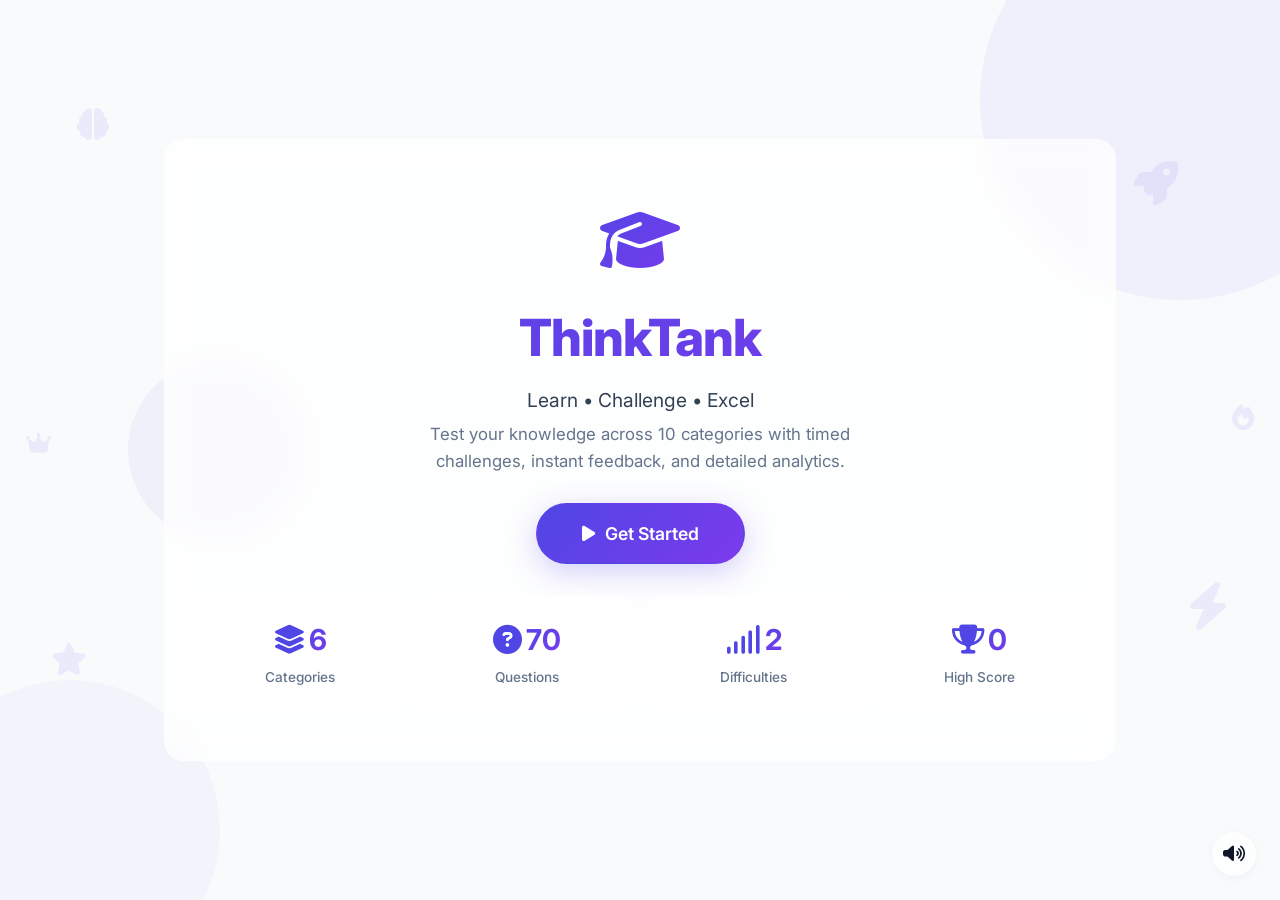
==== commit c5c92a3a: "Update Quiz application.html" ====
--- a/Quiz application.html
+++ b/Quiz application.html
@@ -3296,4 +3296,4 @@
         document.addEventListener('DOMContentLoaded', init);
     </script>
 </body>
-</html>+</html>
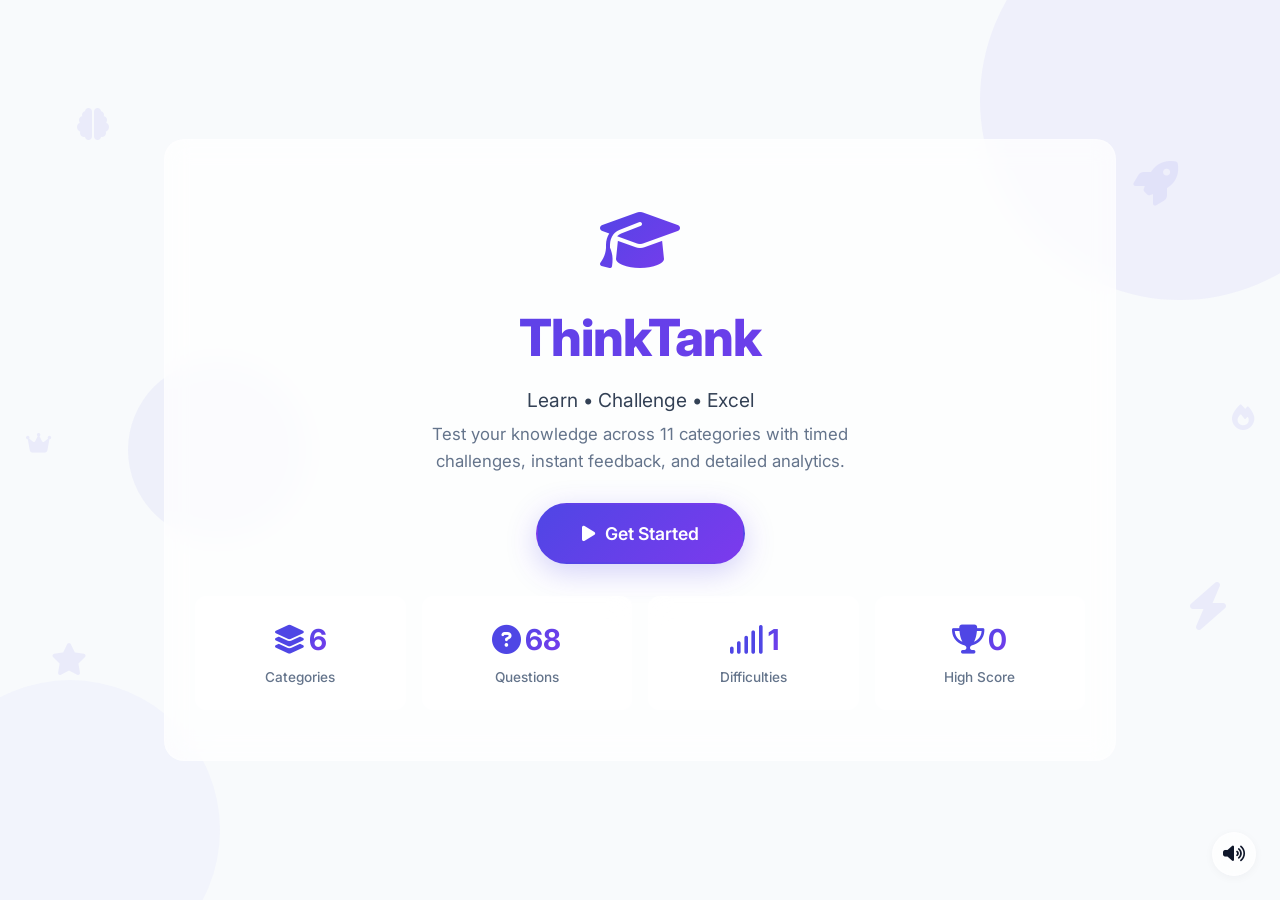
==== commit c59a8615: "Update Quiz application.html" ====
--- a/Quiz application.html
+++ b/Quiz application.html
@@ -687,6 +687,10 @@
             width: 100%;
             margin-top: 8px;
         }
+        .profile-logout-btn {
+            width: 100%;
+            margin-top: 12px;
+        }
 
         /* ============================================
            CATEGORY DASHBOARD
@@ -1652,7 +1656,7 @@
                 <h1>ThinkTank</h1>
                 <p class="tagline">Learn • Challenge • Excel</p>
                 <p class="desc">
-                    Test your knowledge across 10 categories with timed challenges,
+                    Test your knowledge across 11 categories with timed challenges,
                     instant feedback, and detailed analytics.
                 </p>
                 <button class="btn btn-primary btn-lg cta-btn animate-float" id="getStartedBtn">
@@ -1661,12 +1665,12 @@
                 <div class="info-grid">
                     <div class="info-card animate-fade-up delay-1">
                         <div class="icon"><i class="fas fa-layer-group"></i></div>
-                        <div class="number" id="infoCategories" data-target="10">0</div>
+                        <div class="number" id="infoCategories" data-target="11">0</div>
                         <div class="label">Categories</div>
                     </div>
                     <div class="info-card animate-fade-up delay-2">
                         <div class="icon"><i class="fas fa-question-circle"></i></div>
-                        <div class="number" id="infoQuestions" data-target="104">0</div>
+                        <div class="number" id="infoQuestions" data-target="114">0</div>
                         <div class="label">Questions</div>
                     </div>
                     <div class="info-card animate-fade-up delay-3">
@@ -1676,7 +1680,7 @@
                     </div>
                     <div class="info-card animate-fade-up delay-4">
                         <div class="icon"><i class="fas fa-trophy"></i></div>
-                        <div class="number" id="infoHighScore" data-target="91">0</div>
+                        <div class="number" id="infoHighScore" data-target="0">0</div>
                         <div class="label">High Score</div>
                     </div>
                 </div>
@@ -1738,6 +1742,11 @@
 
             <button class="btn btn-primary profile-start-btn" id="startQuizBtn">
                 <i class="fas fa-flag-checkered"></i> Start Quiz
+            </button>
+
+            <!-- Logout button – stays on profile screen after logout -->
+            <button class="btn btn-secondary profile-logout-btn" id="profileLogoutBtn">
+                <i class="fas fa-sign-out-alt"></i> Logout / Clear Profile
             </button>
         </div>
     </section>
@@ -2244,7 +2253,42 @@
                 options: ["A contradiction in terms", "A type of metaphor", "A figure of speech", "A type of poem"],
                 answer: "A contradiction in terms",
                 explanation: "An oxymoron combines contradictory terms." },
+
+            // ============================================================
+            // NEW: 10 Questions for "General Science"
+            // ============================================================
+            { id: 105, category: "General Science", difficulty: "Easy", question: "What is the SI unit of electric current?",
+                options: ["Ampere", "Volt", "Ohm", "Watt"], answer: "Ampere",
+                explanation: "The ampere (A) is the SI base unit of electric current." },
+            { id: 106, category: "General Science", difficulty: "Easy", question: "What is the most abundant gas in Earth's atmosphere?",
+                options: ["Oxygen", "Nitrogen", "Carbon Dioxide", "Argon"], answer: "Nitrogen",
+                explanation: "Nitrogen makes up about 78% of Earth's atmosphere." },
+            { id: 107, category: "General Science", difficulty: "Easy", question: "What is the smallest planet in our solar system?",
+                options: ["Mercury", "Venus", "Mars", "Pluto"], answer: "Mercury",
+                explanation: "Mercury is the smallest planet in our solar system." },
+            { id: 108, category: "General Science", difficulty: "Easy", question: "What is the chemical symbol for Iron?",
+                options: ["Fe", "Ir", "In", "I"], answer: "Fe",
+                explanation: "Fe comes from the Latin 'ferrum' meaning iron." },
+            { id: 109, category: "General Science", difficulty: "Medium", question: "What is the process of a liquid turning into a gas called?",
+                options: ["Condensation", "Evaporation", "Sublimation", "Precipitation"], answer: "Evaporation",
+                explanation: "Evaporation is the phase transition from liquid to gas." },
+            { id: 110, category: "General Science", difficulty: "Medium", question: "What is the name of the galaxy containing Earth?",
+                options: ["Andromeda", "Milky Way", "Sombrero", "Triangulum"], answer: "Milky Way",
+                explanation: "Earth is located in the Milky Way galaxy." },
+            { id: 111, category: "General Science", difficulty: "Medium", question: "What is the pH value of pure water?",
+                options: ["5", "6", "7", "8"], answer: "7",
+                explanation: "Pure water has a neutral pH of 7." },
+            { id: 112, category: "General Science", difficulty: "Medium", question: "What is the unit of frequency?",
+                options: ["Hertz", "Newton", "Joule", "Watt"], answer: "Hertz",
+                explanation: "The hertz (Hz) is the SI unit of frequency." },
+            { id: 113, category: "General Science", difficulty: "Hard", question: "What is the main component of the Sun?",
+                options: ["Helium", "Hydrogen", "Carbon", "Oxygen"], answer: "Hydrogen",
+                explanation: "The Sun is about 73% hydrogen and 25% helium." },
+            { id: 114, category: "General Science", difficulty: "Hard", question: "What is the study of the structure of matter called?",
+                options: ["Chemistry", "Physics", "Biology", "Geology"], answer: "Chemistry",
+                explanation: "Chemistry is the study of matter and its properties." },
         ];
+
         const state = {
             name: '',
             avatar: '🧑‍🎓',
@@ -2441,7 +2485,8 @@
             const map = { 'General Knowledge': 'fa-globe', 'Science': 'fa-flask', 'Technology': 'fa-microchip',
                 'Mathematics': 'fa-calculator', 'Sports': 'fa-futbol', 'History': 'fa-landmark',
                 'Geography': 'fa-earth-americas', 'Computer Science': 'fa-laptop-code',
-                'Current Affairs': 'fa-newspaper', 'English Grammar': 'fa-book-open' };
+                'Current Affairs': 'fa-newspaper', 'English Grammar': 'fa-book-open',
+                'General Science': 'fa-atom' };
             return map[cat] || 'fa-question-circle';
         }
 
@@ -2452,7 +2497,6 @@
 
         function renderWelcome() {
             const highScore = getFromStorage('highScore', 0);
-            // Update high score target and trigger count-up
             const highScoreEl = document.getElementById('infoHighScore');
             if (highScoreEl) {
                 highScoreEl.setAttribute('data-target', highScore);
@@ -2484,13 +2528,12 @@
                     counter.textContent = target;
                     return;
                 }
-                const duration = 2000; // 2 seconds
+                const duration = 2000;
                 const startTime = performance.now();
 
                 const updateCounter = (currentTime) => {
                     const elapsed = currentTime - startTime;
                     const progress = Math.min(elapsed / duration, 1);
-                    // easeOutCubic for a smooth finish
                     const easedProgress = 1 - Math.pow(1 - progress, 3);
                     const currentValue = Math.floor(easedProgress * target);
                     counter.textContent = currentValue;
@@ -2605,7 +2648,6 @@
             const isCorrect = answerData ? answerData.isCorrect : null;
             const skipped = answerData ? answerData.skipped : false;
 
-            // Disable options if question is answered OR skipped
             const isDisabled = state.isAnswered || skipped || selected !== null;
 
             grid.innerHTML = q.options.map((opt, i) => {
@@ -2728,9 +2770,6 @@
             }
         }
 
-        // =============================================
-        // FIXED: skipQuestion – now auto-advances after skip
-        // =============================================
         function skipQuestion() {
             if (state.isAnswered) return;
             const idx = state.currentIndex;
@@ -2757,12 +2796,10 @@
             updateProgress();
             persistState();
 
-            // Auto-advance to next question after a short delay
             setTimeout(() => {
                 if (state.currentIndex < state.questions.length - 1) {
                     nextQuestion();
                 } else {
-                    // If it's the last question, submit the quiz
                     submitQuiz();
                 }
             }, 700);
@@ -2778,9 +2815,6 @@
             sound.play('click');
         }
 
-        // =============================================
-        // TIMER – 20 seconds
-        // =============================================
         function startTimer() {
             state.timer = 20;
             updateTimerDisplay();
@@ -2990,7 +3024,6 @@
         }
         function showResults() {
             showScreen('results-screen');
-            // Populate category selector
             const catSelect = $('resultsCategorySelect');
             const cats = [...new Set(QUESTION_DB.map(q => q.category))].sort();
             catSelect.innerHTML = cats.map(c => `<option value="${c}">${c}</option>`).join('');
@@ -3080,7 +3113,6 @@
                 </tr>
             `).join('');
 
-            // Attach delete events
             tbody.querySelectorAll('.delete-btn').forEach(btn => {
                 btn.addEventListener('click', (e) => {
                     const idx = parseInt(btn.dataset.index, 10);
@@ -3117,6 +3149,25 @@
                     </div>
                 `;
             }).join('');
+        }
+
+        // ============================================================
+        //  LOGOUT – clears user data and STAYS ON PROFILE SCREEN
+        // ============================================================
+        function performLogout() {
+            // Clear session state
+            state.name = '';
+            state.avatar = '🧑‍🎓';
+            state.category = '';
+            state.difficulty = 'Medium';
+            state.bookmarks = new Set();
+            state.quizHistory = [];
+            state.achievements = [];
+            // Save cleared state
+            persistState();
+            // Show the profile screen with cleared fields – stay on same page
+            showScreen('profile-screen');
+            renderProfile();
         }
 
         function initEvents() {
@@ -3218,12 +3269,22 @@
                 if (e.key === 'b' || e.key === 'B') { toggleBookmark(); }
             });
 
-            // Logout
+            // Logout – from category dashboard (also stays on profile)
             $('catLogoutBtn').addEventListener('click', () => {
                 sound.play('click');
-                if (confirm('Logout?')) { showScreen('welcome-screen');
-                    renderWelcome(); }
+                if (confirm('Logout?')) {
+                    performLogout();
+                }
             });
+
+            // Logout – from profile screen (new)
+            $('profileLogoutBtn').addEventListener('click', () => {
+                sound.play('click');
+                if (confirm('Clear your profile and logout?')) {
+                    performLogout();
+                }
+            });
+
             $('reviewBtn').addEventListener('click', () => { sound.play('click');
                 showScreen('review-screen');
                 renderReview('all'); });
@@ -3286,7 +3347,6 @@
             }
             initEvents();
             setTimeout(() => { document.getElementById('loader').classList.add('hide'); }, 500);
-            // Ensure count-up runs after loader hides
             setTimeout(() => renderWelcome(), 600);
         }
 
